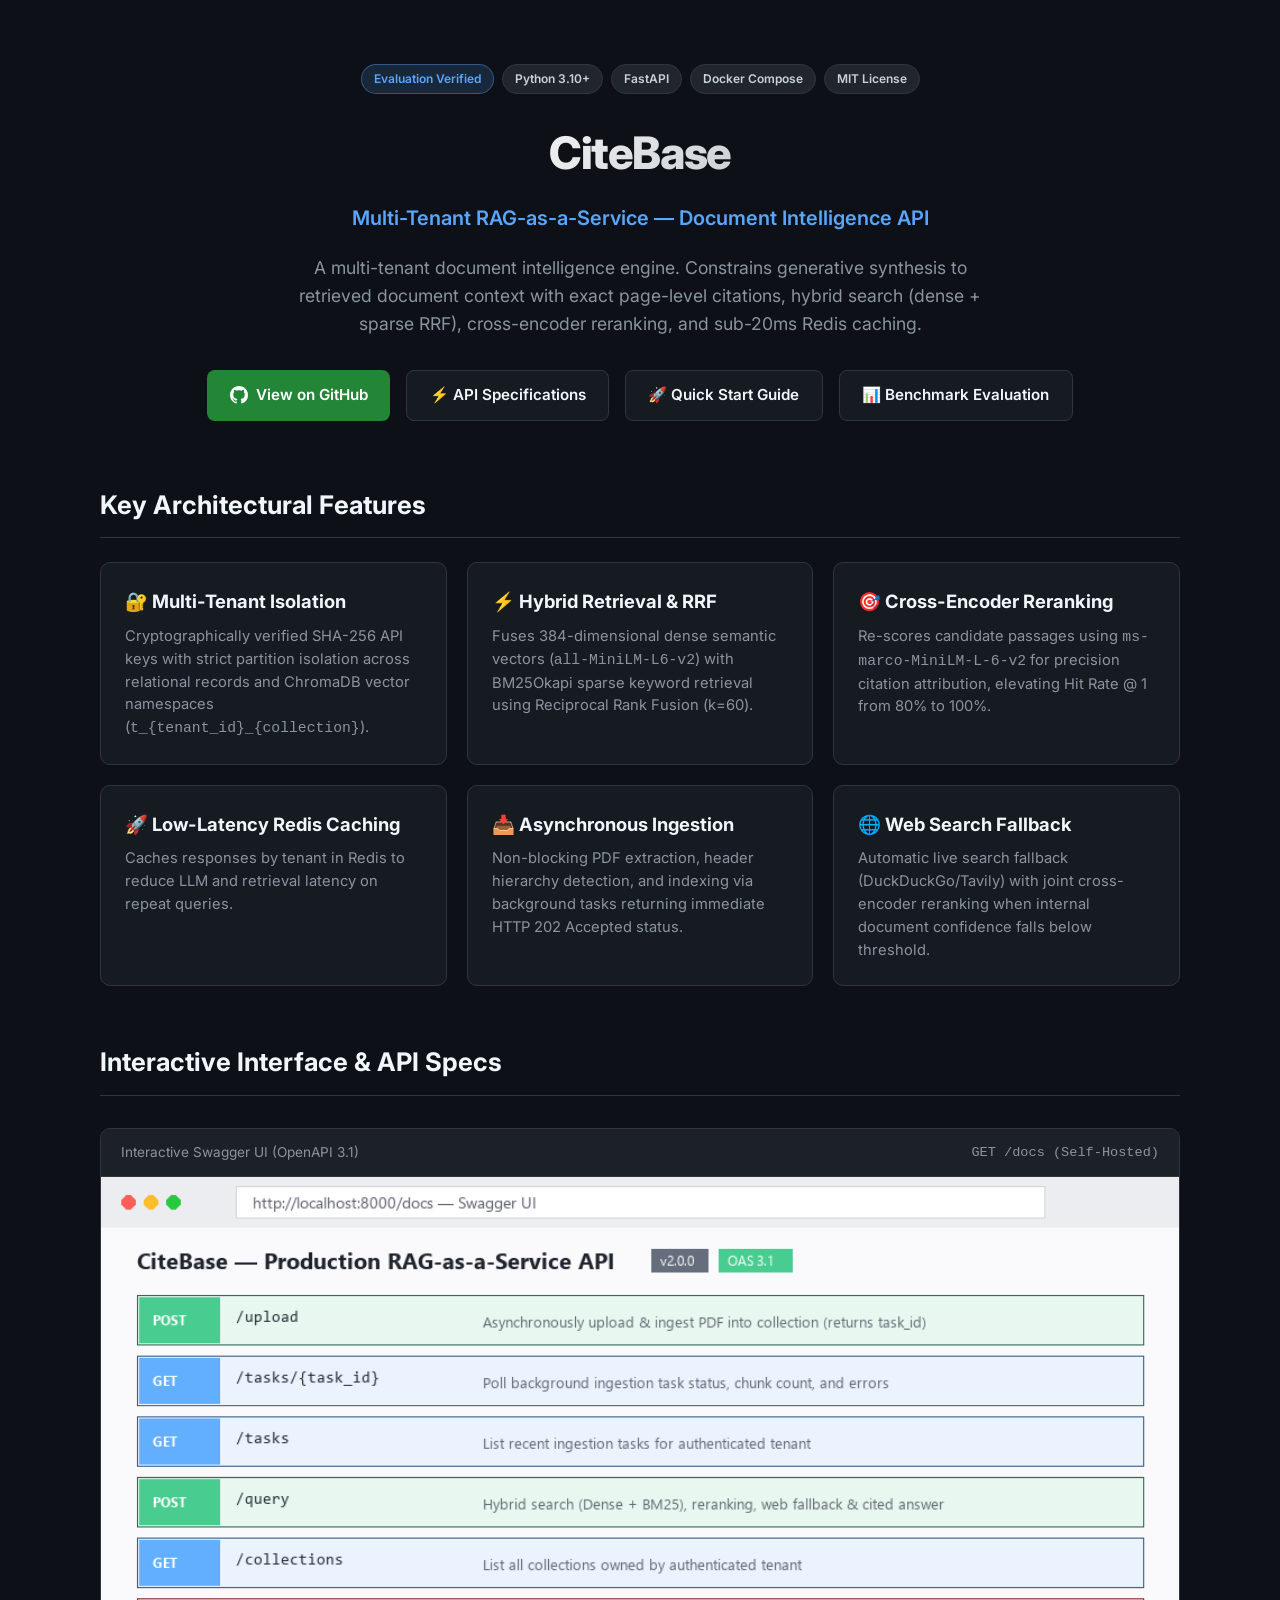
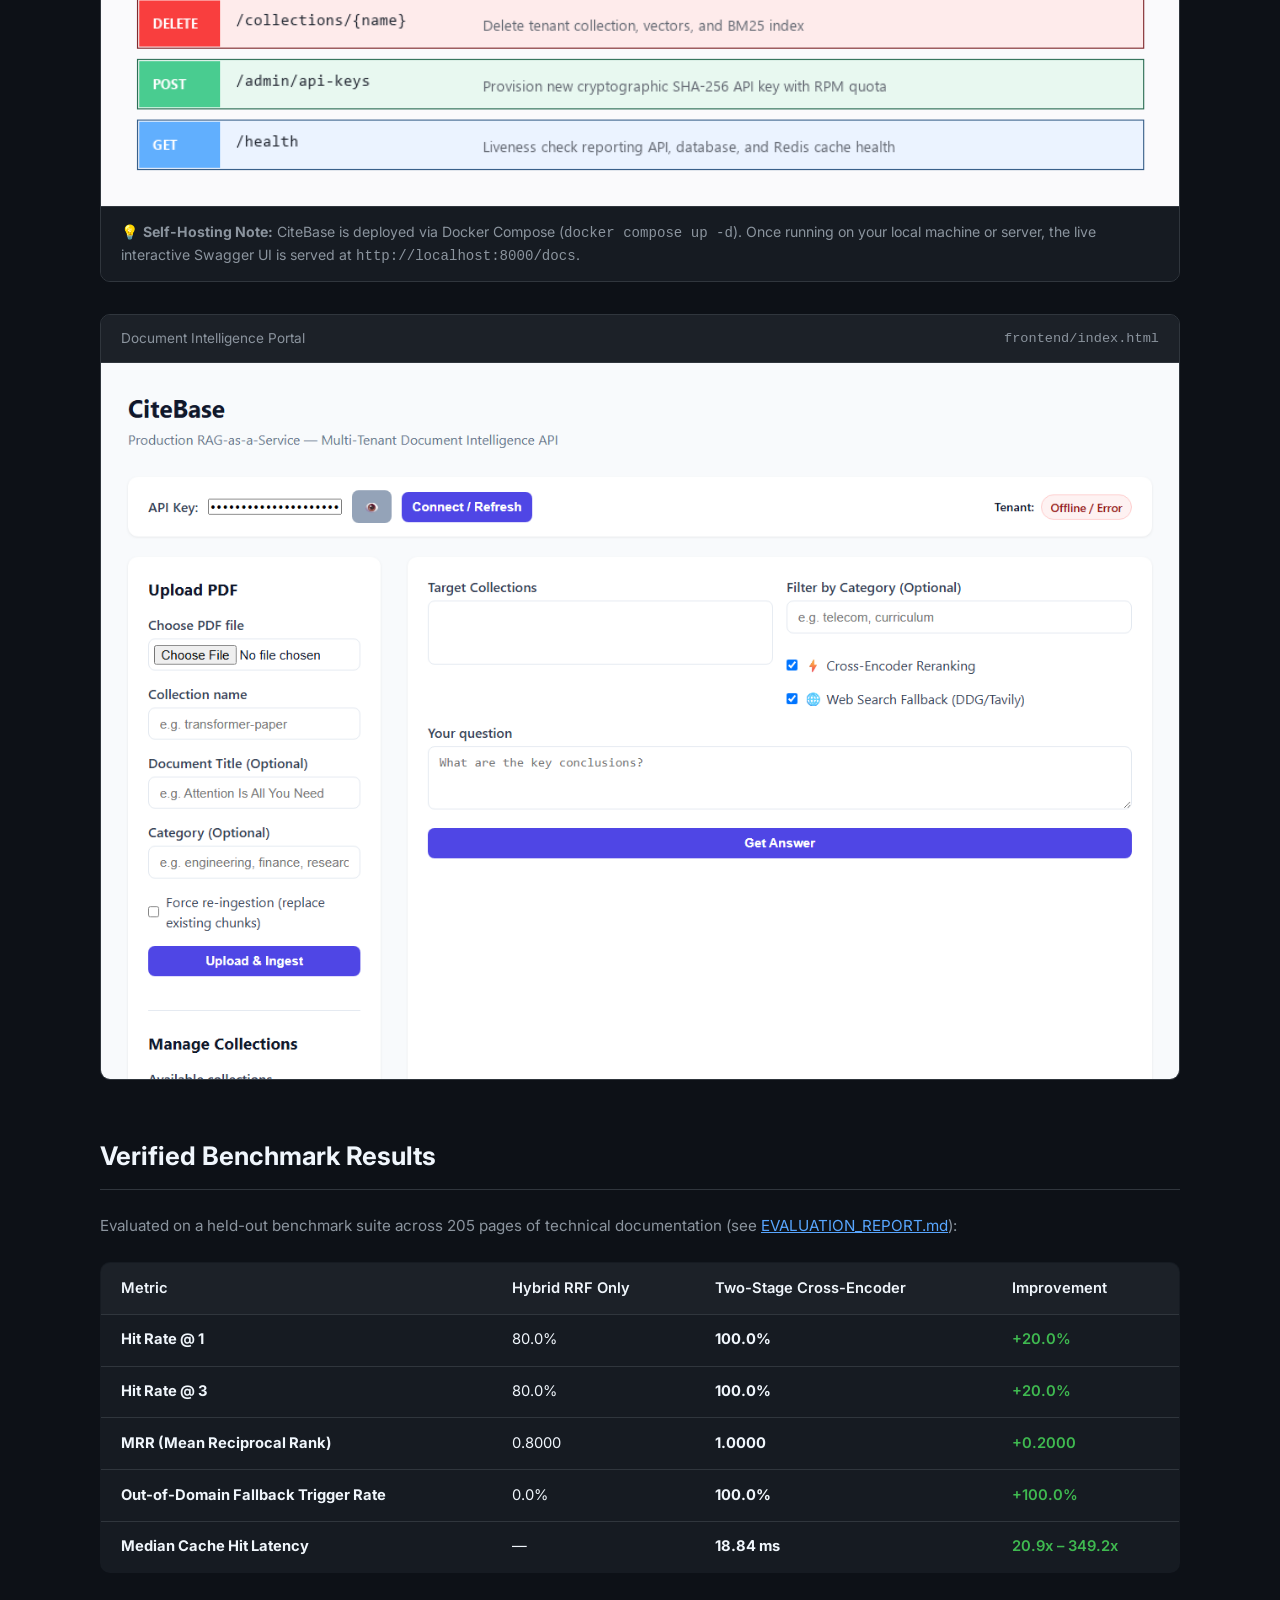
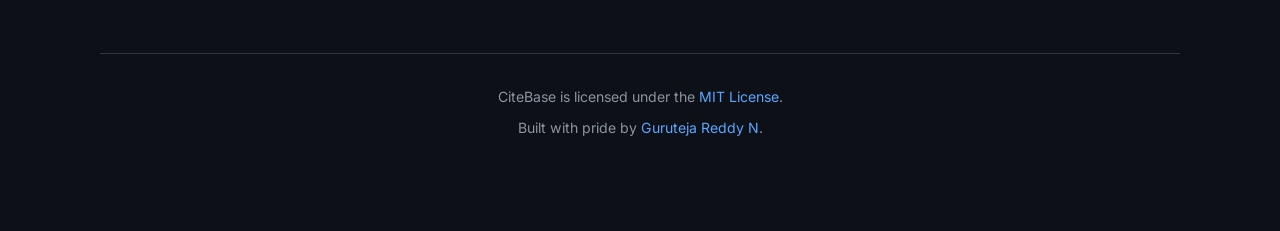
==== docs/index.html @ c64e55c3 "docs: add documentation portal, interactive OpenAPI guide, and container stack" ====
<!DOCTYPE html>
<html lang="en">
<head>
  <meta charset="UTF-8">
  <meta name="viewport" content="width=device-width, initial-scale=1.0">
  <title>CiteBase — Multi-Tenant RAG-as-a-Service</title>
  <meta name="description" content="CiteBase: Multi-Tenant Document Intelligence API with Hybrid Search, Cross-Encoder Reranking, Redis Caching, and Async Ingestion.">
  <link rel="preconnect" href="https://fonts.googleapis.com">
  <link rel="preconnect" href="https://fonts.gstatic.com" crossorigin>
  <link href="https://fonts.googleapis.com/css2?family=Inter:wght@400;500;600;700;800&family=JetBrains+Mono:wght@400;600&display=swap" rel="stylesheet">
  <style>
    :root {
      --bg: #0d1117;
      --card-bg: #161b22;
      --card-border: #30363d;
      --text-main: #f0f6fc;
      --text-muted: #8b949e;
      --accent: #58a6ff;
      --accent-hover: #79b8ff;
      --success: #3fb950;
      --code-bg: #090d13;
    }

    html {
      scroll-behavior: smooth;
    }

    * {
      box-sizing: border-box;
      margin: 0;
      padding: 0;
    }

    body {
      font-family: 'Inter', -apple-system, BlinkMacSystemFont, sans-serif;
      background-color: var(--bg);
      color: var(--text-main);
      line-height: 1.6;
      padding: 0 1.5rem;
    }

    .container {
      max-width: 1080px;
      margin: 0 auto;
      padding: 4rem 0 6rem;
    }

    header {
      text-align: center;
      margin-bottom: 4rem;
    }

    .badge-bar {
      display: flex;
      justify-content: center;
      gap: 0.5rem;
      flex-wrap: wrap;
      margin-bottom: 1.5rem;
    }

    .badge {
      display: inline-block;
      font-size: 0.75rem;
      font-weight: 600;
      padding: 0.28rem 0.75rem;
      border-radius: 9999px;
      background: #21262d;
      color: #c9d1d9;
      border: 1px solid var(--card-border);
      text-decoration: none;
      cursor: pointer;
      transition: all 0.2s ease;
    }

    .badge:hover {
      background: #30363d;
      color: #ffffff;
      border-color: #8b949e;
      transform: translateY(-1px);
    }

    .badge.highlight {
      background: rgba(88, 166, 255, 0.15);
      color: var(--accent);
      border-color: rgba(88, 166, 255, 0.4);
    }

    .badge.highlight:hover {
      background: rgba(88, 166, 255, 0.25);
      color: #ffffff;
      border-color: var(--accent);
    }

    h1 {
      font-size: 2.8rem;
      font-weight: 800;
      letter-spacing: -0.03em;
      margin-bottom: 0.75rem;
      background: linear-gradient(135deg, #ffffff 30%, #8b949e 100%);
      -webkit-background-clip: text;
      -webkit-text-fill-color: transparent;
    }

    .subtitle {
      font-size: 1.25rem;
      color: var(--accent);
      font-weight: 600;
      margin-bottom: 1.25rem;
    }

    .lead {
      font-size: 1.1rem;
      color: var(--text-muted);
      max-width: 720px;
      margin: 0 auto 2rem;
    }

    .cta-group {
      display: flex;
      justify-content: center;
      gap: 1rem;
      flex-wrap: wrap;
    }

    .btn {
      display: inline-flex;
      align-items: center;
      gap: 0.5rem;
      padding: 0.75rem 1.4rem;
      font-size: 0.95rem;
      font-weight: 600;
      border-radius: 8px;
      text-decoration: none;
      transition: all 0.2s ease;
    }

    .btn-primary {
      background-color: #238636;
      color: #ffffff;
    }

    .btn-primary:hover {
      background-color: #2ea043;
      transform: translateY(-1px);
    }

    .btn-secondary {
      background-color: var(--card-bg);
      color: var(--text-main);
      border: 1px solid var(--card-border);
    }

    .btn-secondary:hover {
      background-color: #21262d;
      border-color: #8b949e;
      transform: translateY(-1px);
    }

    .section-title {
      font-size: 1.6rem;
      font-weight: 700;
      margin: 3.5rem 0 1.5rem;
      border-bottom: 1px solid var(--card-border);
      padding-bottom: 0.75rem;
    }

    .features-grid {
      display: grid;
      grid-template-columns: repeat(auto-fit, minmax(310px, 1fr));
      gap: 1.25rem;
      margin-top: 1rem;
    }

    .card {
      background: var(--card-bg);
      border: 1px solid var(--card-border);
      border-radius: 10px;
      padding: 1.5rem;
      transition: border-color 0.2s ease, transform 0.2s ease;
    }

    .card:hover {
      border-color: var(--accent);
      transform: translateY(-2px);
    }

    .card h3 {
      font-size: 1.15rem;
      font-weight: 700;
      margin-bottom: 0.5rem;
      color: var(--text-main);
      display: flex;
      align-items: center;
      gap: 0.5rem;
    }

    .card p {
      font-size: 0.92rem;
      color: var(--text-muted);
      line-height: 1.55;
    }

    .preview-card {
      background: var(--card-bg);
      border: 1px solid var(--card-border);
      border-radius: 10px;
      overflow: hidden;
      margin-top: 2rem;
    }

    .preview-card-header {
      background: #1c2128;
      padding: 0.75rem 1.25rem;
      display: flex;
      justify-content: space-between;
      align-items: center;
      border-bottom: 1px solid var(--card-border);
      font-size: 0.85rem;
      color: var(--text-muted);
    }

    .preview-img {
      width: 100%;
      height: auto;
      display: block;
    }

    .metrics-table {
      width: 100%;
      border-collapse: collapse;
      margin-top: 1.5rem;
      background: var(--card-bg);
      border-radius: 10px;
      overflow: hidden;
      border: 1px solid var(--card-border);
    }

    .metrics-table th, .metrics-table td {
      padding: 0.85rem 1.25rem;
      text-align: left;
      font-size: 0.92rem;
      border-bottom: 1px solid var(--card-border);
    }

    .metrics-table th {
      background: #1c2128;
      font-weight: 600;
      color: var(--text-main);
    }

    .metrics-table td:last-child {
      color: var(--success);
      font-weight: 600;
    }

    footer {
      margin-top: 5rem;
      text-align: center;
      font-size: 0.88rem;
      color: var(--text-muted);
      border-top: 1px solid var(--card-border);
      padding-top: 2rem;
    }

    footer a {
      color: var(--accent);
      text-decoration: none;
    }

    footer a:hover {
      text-decoration: underline;
    }
  </style>
</head>
<body>
  <div class="container">
    <header>
      <div class="badge-bar">
        <a href="#benchmarks" class="badge highlight" title="View verified benchmark results">Evaluation Verified</a>
        <a href="https://www.python.org/" target="_blank" rel="noopener" class="badge" title="Python 3.10+">Python 3.10+</a>
        <a href="https://fastapi.tiangolo.com/" target="_blank" rel="noopener" class="badge" title="FastAPI Framework">FastAPI</a>
        <a href="https://github.com/GurutejaReddy-04/citebase/blob/main/docker-compose.yml" target="_blank" rel="noopener" class="badge" title="View docker-compose.yml">Docker Compose</a>
        <a href="https://github.com/GurutejaReddy-04/citebase/blob/main/LICENSE" target="_blank" rel="noopener" class="badge" title="View MIT License">MIT License</a>
      </div>
      <h1>CiteBase</h1>
      <div class="subtitle">Multi-Tenant RAG-as-a-Service — Document Intelligence API</div>
      <p class="lead">
        A multi-tenant document intelligence engine. Constrains generative synthesis to retrieved document context with exact page-level citations, hybrid search (dense + sparse RRF), cross-encoder reranking, and sub-20ms Redis caching.
      </p>
      <div class="cta-group">
        <a href="https://github.com/GurutejaReddy-04/citebase" class="btn btn-primary" target="_blank" rel="noopener">
          <svg height="18" width="18" viewBox="0 0 16 16" fill="currentColor">
            <path d="M8 0C3.58 0 0 3.58 0 8c0 3.54 2.29 6.53 5.47 7.59.4.07.55-.17.55-.38 0-.19-.01-.82-.01-1.49-2.01.37-2.53-.49-2.69-.94-.09-.23-.48-.94-.82-1.13-.28-.15-.68-.52-.01-.53.63-.01 1.08.58 1.23.82.72 1.21 1.87.87 2.33.66.07-.52.28-.87.51-1.07-1.78-.2-3.64-.89-3.64-3.95 0-.87.31-1.59.82-2.15-.08-.2-.36-1.02.08-2.12 0 0 .67-.21 2.2.82.64-.18 1.32-.27 2-.27.68 0 1.36.09 2 .27 1.53-1.04 2.2-.82 2.2-.82.44 1.1.16 1.92.08 2.12.51.56.82 1.27.82 2.15 0 3.07-1.87 3.75-3.65 3.95.29.25.54.73.54 1.48 0 1.07-.01 1.93-.01 2.2 0 .21.15.46.55.38A8.013 8.013 0 0016 8c0-4.42-3.58-8-8-8z"/>
          </svg>
          View on GitHub
        </a>
        <a href="#api-specs" class="btn btn-secondary">
          ⚡ API Specifications
        </a>
        <a href="https://github.com/GurutejaReddy-04/citebase#quick-start" class="btn btn-secondary" target="_blank" rel="noopener">
          🚀 Quick Start Guide
        </a>
        <a href="https://github.com/GurutejaReddy-04/citebase/blob/main/EVALUATION_REPORT.md" class="btn btn-secondary" target="_blank" rel="noopener">
          📊 Benchmark Evaluation
        </a>
      </div>
    </header>

    <section>
      <h2 class="section-title">Key Architectural Features</h2>
      <div class="features-grid">
        <div class="card">
          <h3>🔐 Multi-Tenant Isolation</h3>
          <p>Cryptographically verified SHA-256 API keys with strict partition isolation across relational records and ChromaDB vector namespaces (<code>t_{tenant_id}_{collection}</code>).</p>
        </div>
        <div class="card">
          <h3>⚡ Hybrid Retrieval & RRF</h3>
          <p>Fuses 384-dimensional dense semantic vectors (<code>all-MiniLM-L6-v2</code>) with BM25Okapi sparse keyword retrieval using Reciprocal Rank Fusion (k=60).</p>
        </div>
        <div class="card">
          <h3>🎯 Cross-Encoder Reranking</h3>
          <p>Re-scores candidate passages using <code>ms-marco-MiniLM-L-6-v2</code> for precision citation attribution, elevating Hit Rate @ 1 from 80% to 100%.</p>
        </div>
        <div class="card">
          <h3>🚀 Low-Latency Redis Caching</h3>
          <p>Caches responses by tenant in Redis to reduce LLM and retrieval latency on repeat queries.</p>
        </div>
        <div class="card">
          <h3>📥 Asynchronous Ingestion</h3>
          <p>Non-blocking PDF extraction, header hierarchy detection, and indexing via background tasks returning immediate HTTP 202 Accepted status.</p>
        </div>
        <div class="card">
          <h3>🌐 Web Search Fallback</h3>
          <p>Automatic live search fallback (DuckDuckGo/Tavily) with joint cross-encoder reranking when internal document confidence falls below threshold.</p>
        </div>
      </div>
    </section>

    <section id="api-specs">
      <h2 class="section-title">Interactive Interface & API Specs</h2>
      <div class="preview-card">
        <div class="preview-card-header">
          <span>Interactive Swagger UI (OpenAPI 3.1)</span>
          <span><code>GET /docs (Self-Hosted)</code></span>
        </div>
        <img class="preview-img" src="images/swagger-ui.png" alt="CiteBase Swagger UI API Documentation">
        <div style="padding: 0.85rem 1.25rem; background: #161b22; border-top: 1px solid var(--card-border); font-size: 0.88rem; color: var(--text-muted);">
          💡 <strong>Self-Hosting Note:</strong> CiteBase is deployed via Docker Compose (<code>docker compose up -d</code>). Once running on your local machine or server, the live interactive Swagger UI is served at <code>http://localhost:8000/docs</code>.
        </div>
      </div>

      <div class="preview-card">
        <div class="preview-card-header">
          <span>Document Intelligence Portal</span>
          <span><code>frontend/index.html</code></span>
        </div>
        <img class="preview-img" src="images/frontend-ui.png" alt="CiteBase Frontend Intelligence Interface">
      </div>
    </section>

    <section id="benchmarks">
      <h2 class="section-title">Verified Benchmark Results</h2>
      <p style="color: var(--text-muted); font-size: 0.95rem;">
        Evaluated on a held-out benchmark suite across 205 pages of technical documentation (see <a href="https://github.com/GurutejaReddy-04/citebase/blob/main/EVALUATION_REPORT.md" style="color: var(--accent);">EVALUATION_REPORT.md</a>):
      </p>
      <table class="metrics-table">
        <thead>
          <tr>
            <th>Metric</th>
            <th>Hybrid RRF Only</th>
            <th>Two-Stage Cross-Encoder</th>
            <th>Improvement</th>
          </tr>
        </thead>
        <tbody>
          <tr>
            <td><strong>Hit Rate @ 1</strong></td>
            <td>80.0%</td>
            <td><strong>100.0%</strong></td>
            <td>+20.0%</td>
          </tr>
          <tr>
            <td><strong>Hit Rate @ 3</strong></td>
            <td>80.0%</td>
            <td><strong>100.0%</strong></td>
            <td>+20.0%</td>
          </tr>
          <tr>
            <td><strong>MRR (Mean Reciprocal Rank)</strong></td>
            <td>0.8000</td>
            <td><strong>1.0000</strong></td>
            <td>+0.2000</td>
          </tr>
          <tr>
            <td><strong>Out-of-Domain Fallback Trigger Rate</strong></td>
            <td>0.0%</td>
            <td><strong>100.0%</strong></td>
            <td>+100.0%</td>
          </tr>
          <tr>
            <td><strong>Median Cache Hit Latency</strong></td>
            <td>—</td>
            <td><strong>18.84 ms</strong></td>
            <td>20.9x – 349.2x</td>
          </tr>
        </tbody>
      </table>
    </section>

    <footer>
      <p>CiteBase is licensed under the <a href="https://github.com/GurutejaReddy-04/citebase/blob/main/LICENSE">MIT License</a>.</p>
      <p style="margin-top: 0.5rem;">Built with pride by <a href="https://github.com/GurutejaReddy-04">Guruteja Reddy N</a>.</p>
    </footer>
  </div>
</body>
</html>
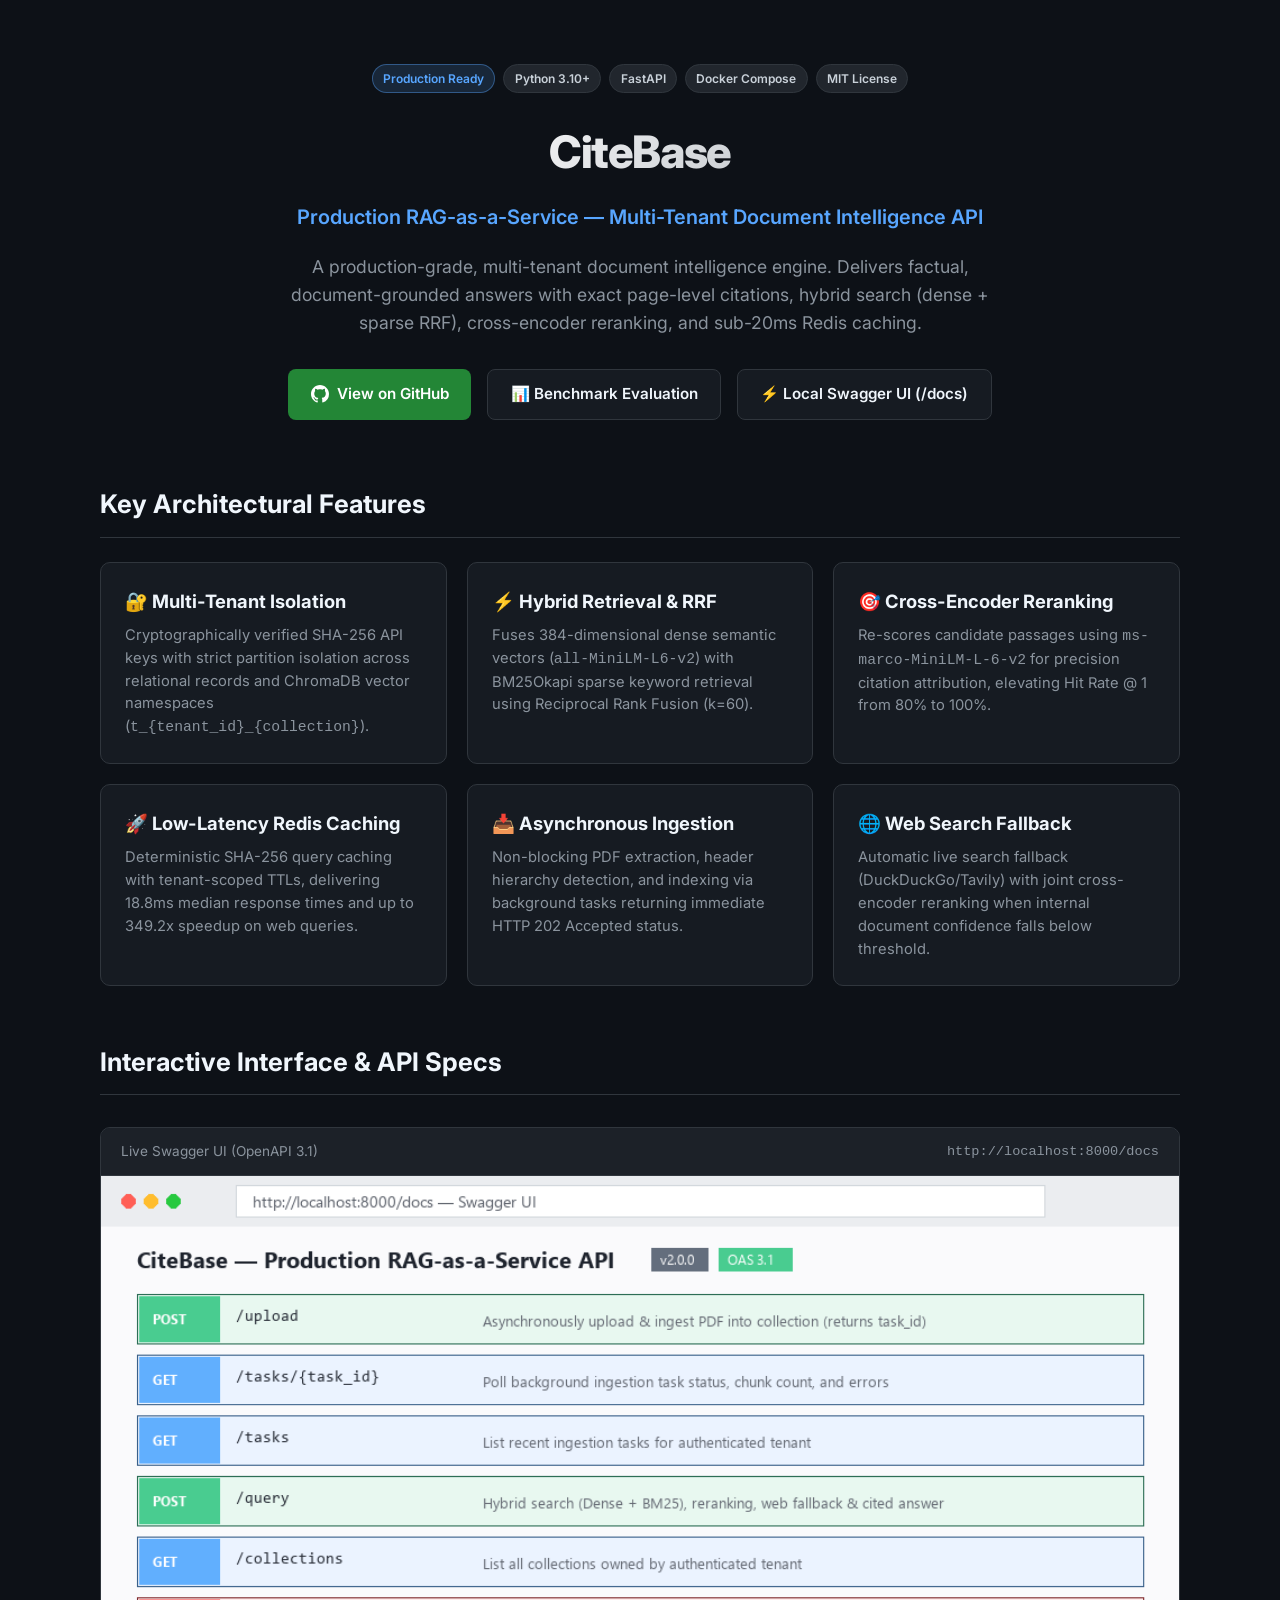
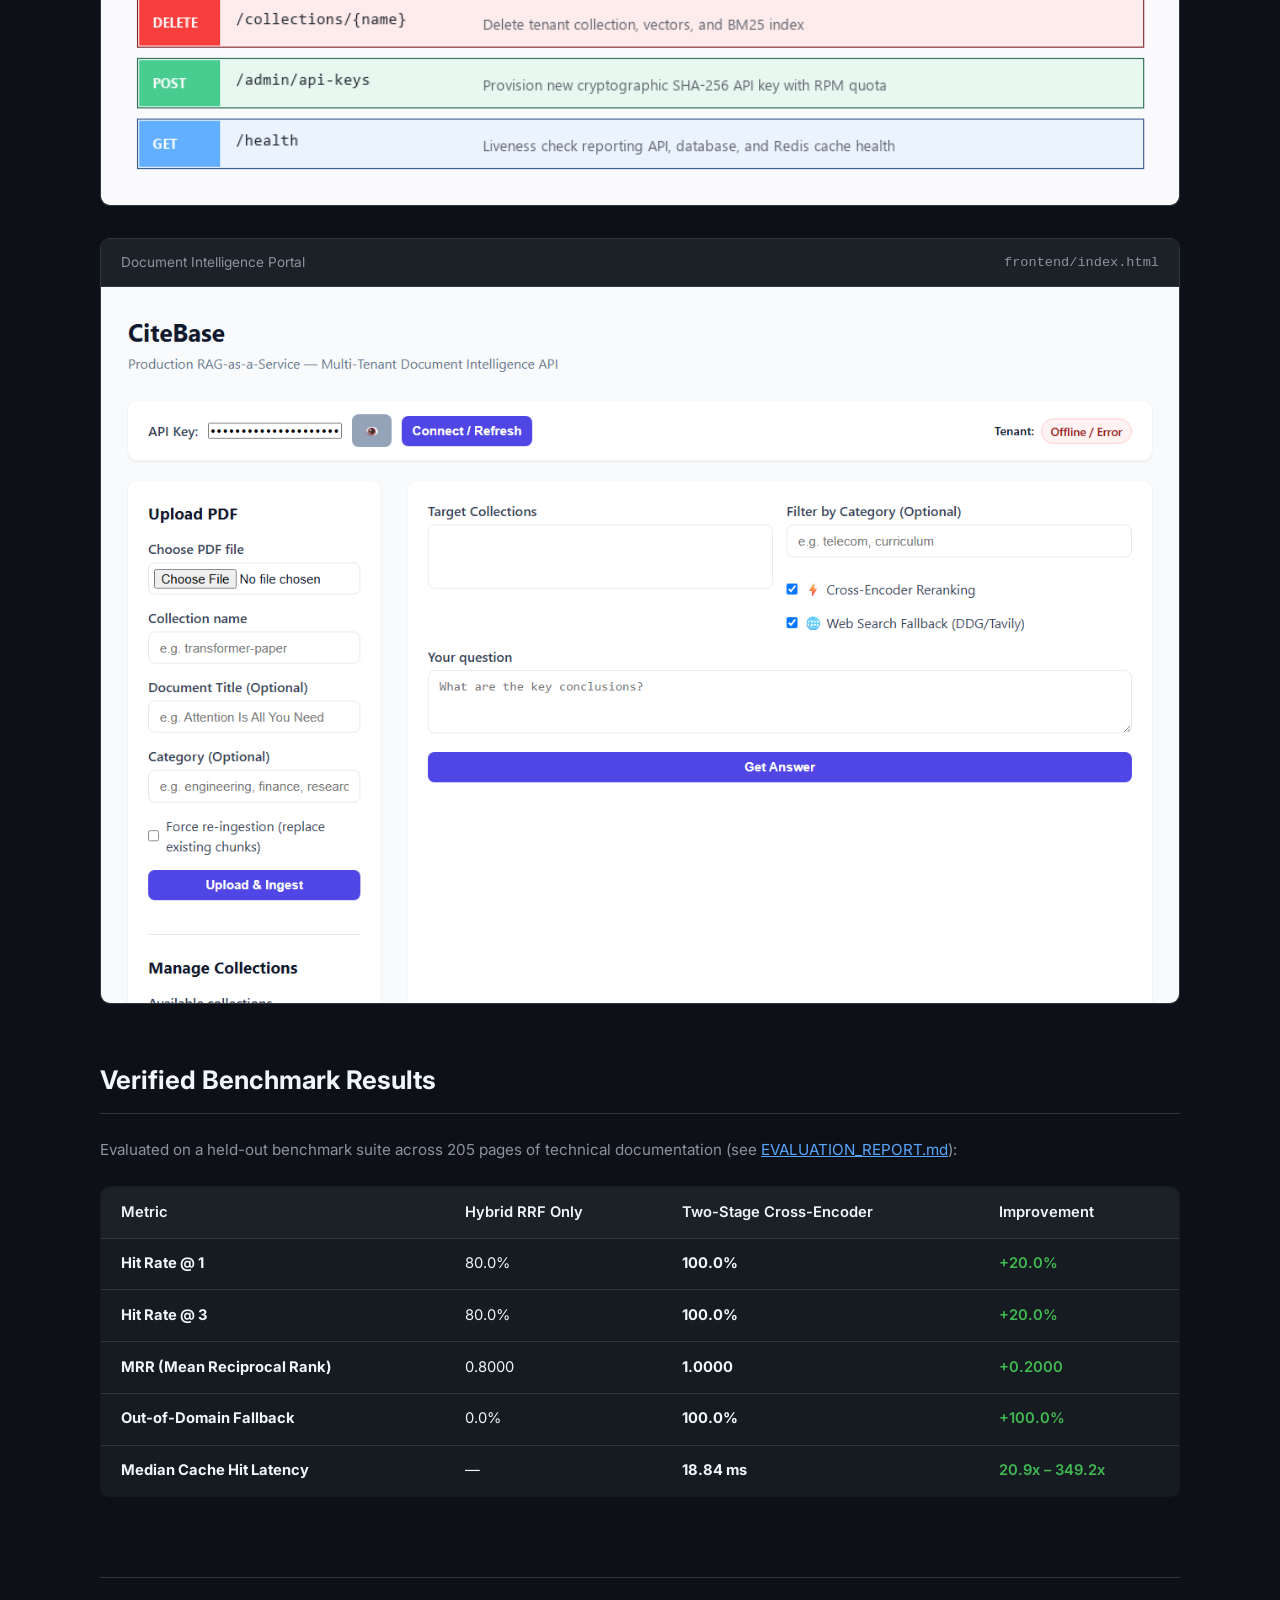
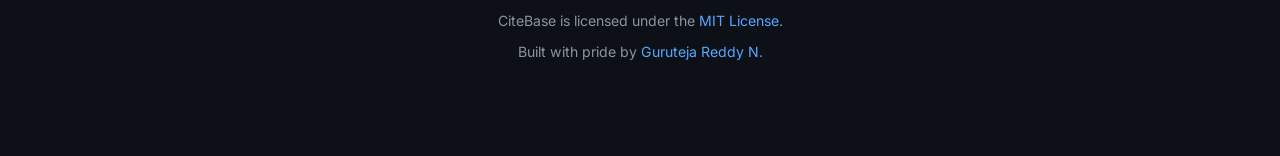
==== commit 6b1d723c: "docs: add GitHub Pages landing page" ====
--- a/docs/index.html
+++ b/docs/index.html
@@ -3,7 +3,7 @@
 <head>
   <meta charset="UTF-8">
   <meta name="viewport" content="width=device-width, initial-scale=1.0">
-  <title>CiteBase — Multi-Tenant RAG-as-a-Service</title>
+  <title>CiteBase — Production RAG-as-a-Service</title>
   <meta name="description" content="CiteBase: Multi-Tenant Document Intelligence API with Hybrid Search, Cross-Encoder Reranking, Redis Caching, and Async Ingestion.">
   <link rel="preconnect" href="https://fonts.googleapis.com">
   <link rel="preconnect" href="https://fonts.gstatic.com" crossorigin>
@@ -21,10 +21,6 @@
       --code-bg: #090d13;
     }
 
-    html {
-      scroll-behavior: smooth;
-    }
-
     * {
       box-sizing: border-box;
       margin: 0;
@@ -62,33 +58,17 @@
       display: inline-block;
       font-size: 0.75rem;
       font-weight: 600;
-      padding: 0.28rem 0.75rem;
+      padding: 0.25rem 0.65rem;
       border-radius: 9999px;
       background: #21262d;
       color: #c9d1d9;
       border: 1px solid var(--card-border);
-      text-decoration: none;
-      cursor: pointer;
-      transition: all 0.2s ease;
-    }
-
-    .badge:hover {
-      background: #30363d;
-      color: #ffffff;
-      border-color: #8b949e;
-      transform: translateY(-1px);
     }
 
     .badge.highlight {
       background: rgba(88, 166, 255, 0.15);
       color: var(--accent);
       border-color: rgba(88, 166, 255, 0.4);
-    }
-
-    .badge.highlight:hover {
-      background: rgba(88, 166, 255, 0.25);
-      color: #ffffff;
-      border-color: var(--accent);
     }
 
     h1 {
@@ -276,16 +256,16 @@
   <div class="container">
     <header>
       <div class="badge-bar">
-        <a href="#benchmarks" class="badge highlight" title="View verified benchmark results">Evaluation Verified</a>
-        <a href="https://www.python.org/" target="_blank" rel="noopener" class="badge" title="Python 3.10+">Python 3.10+</a>
-        <a href="https://fastapi.tiangolo.com/" target="_blank" rel="noopener" class="badge" title="FastAPI Framework">FastAPI</a>
-        <a href="https://github.com/GurutejaReddy-04/citebase/blob/main/docker-compose.yml" target="_blank" rel="noopener" class="badge" title="View docker-compose.yml">Docker Compose</a>
-        <a href="https://github.com/GurutejaReddy-04/citebase/blob/main/LICENSE" target="_blank" rel="noopener" class="badge" title="View MIT License">MIT License</a>
+        <span class="badge highlight">Production Ready</span>
+        <span class="badge">Python 3.10+</span>
+        <span class="badge">FastAPI</span>
+        <span class="badge">Docker Compose</span>
+        <span class="badge">MIT License</span>
       </div>
       <h1>CiteBase</h1>
-      <div class="subtitle">Multi-Tenant RAG-as-a-Service — Document Intelligence API</div>
+      <div class="subtitle">Production RAG-as-a-Service — Multi-Tenant Document Intelligence API</div>
       <p class="lead">
-        A multi-tenant document intelligence engine. Constrains generative synthesis to retrieved document context with exact page-level citations, hybrid search (dense + sparse RRF), cross-encoder reranking, and sub-20ms Redis caching.
+        A production-grade, multi-tenant document intelligence engine. Delivers factual, document-grounded answers with exact page-level citations, hybrid search (dense + sparse RRF), cross-encoder reranking, and sub-20ms Redis caching.
       </p>
       <div class="cta-group">
         <a href="https://github.com/GurutejaReddy-04/citebase" class="btn btn-primary" target="_blank" rel="noopener">
@@ -294,15 +274,12 @@
           </svg>
           View on GitHub
         </a>
-        <a href="#api-specs" class="btn btn-secondary">
-          ⚡ API Specifications
-        </a>
-        <a href="https://github.com/GurutejaReddy-04/citebase#quick-start" class="btn btn-secondary" target="_blank" rel="noopener">
-          🚀 Quick Start Guide
-        </a>
         <a href="https://github.com/GurutejaReddy-04/citebase/blob/main/EVALUATION_REPORT.md" class="btn btn-secondary" target="_blank" rel="noopener">
           📊 Benchmark Evaluation
         </a>
+        <a href="http://localhost:8000/docs" class="btn btn-secondary" title="Active when backend API server is running locally">
+          ⚡ Local Swagger UI (/docs)
+        </a>
       </div>
     </header>
 
@@ -323,7 +300,7 @@
         </div>
         <div class="card">
           <h3>🚀 Low-Latency Redis Caching</h3>
-          <p>Caches responses by tenant in Redis to reduce LLM and retrieval latency on repeat queries.</p>
+          <p>Deterministic SHA-256 query caching with tenant-scoped TTLs, delivering 18.8ms median response times and up to 349.2x speedup on web queries.</p>
         </div>
         <div class="card">
           <h3>📥 Asynchronous Ingestion</h3>
@@ -336,17 +313,14 @@
       </div>
     </section>
 
-    <section id="api-specs">
+    <section>
       <h2 class="section-title">Interactive Interface & API Specs</h2>
       <div class="preview-card">
         <div class="preview-card-header">
-          <span>Interactive Swagger UI (OpenAPI 3.1)</span>
-          <span><code>GET /docs (Self-Hosted)</code></span>
+          <span>Live Swagger UI (OpenAPI 3.1)</span>
+          <span><code>http://localhost:8000/docs</code></span>
         </div>
         <img class="preview-img" src="images/swagger-ui.png" alt="CiteBase Swagger UI API Documentation">
-        <div style="padding: 0.85rem 1.25rem; background: #161b22; border-top: 1px solid var(--card-border); font-size: 0.88rem; color: var(--text-muted);">
-          💡 <strong>Self-Hosting Note:</strong> CiteBase is deployed via Docker Compose (<code>docker compose up -d</code>). Once running on your local machine or server, the live interactive Swagger UI is served at <code>http://localhost:8000/docs</code>.
-        </div>
       </div>
 
       <div class="preview-card">
@@ -358,7 +332,7 @@
       </div>
     </section>
 
-    <section id="benchmarks">
+    <section>
       <h2 class="section-title">Verified Benchmark Results</h2>
       <p style="color: var(--text-muted); font-size: 0.95rem;">
         Evaluated on a held-out benchmark suite across 205 pages of technical documentation (see <a href="https://github.com/GurutejaReddy-04/citebase/blob/main/EVALUATION_REPORT.md" style="color: var(--accent);">EVALUATION_REPORT.md</a>):
@@ -392,7 +366,7 @@
             <td>+0.2000</td>
           </tr>
           <tr>
-            <td><strong>Out-of-Domain Fallback Trigger Rate</strong></td>
+            <td><strong>Out-of-Domain Fallback</strong></td>
             <td>0.0%</td>
             <td><strong>100.0%</strong></td>
             <td>+100.0%</td>
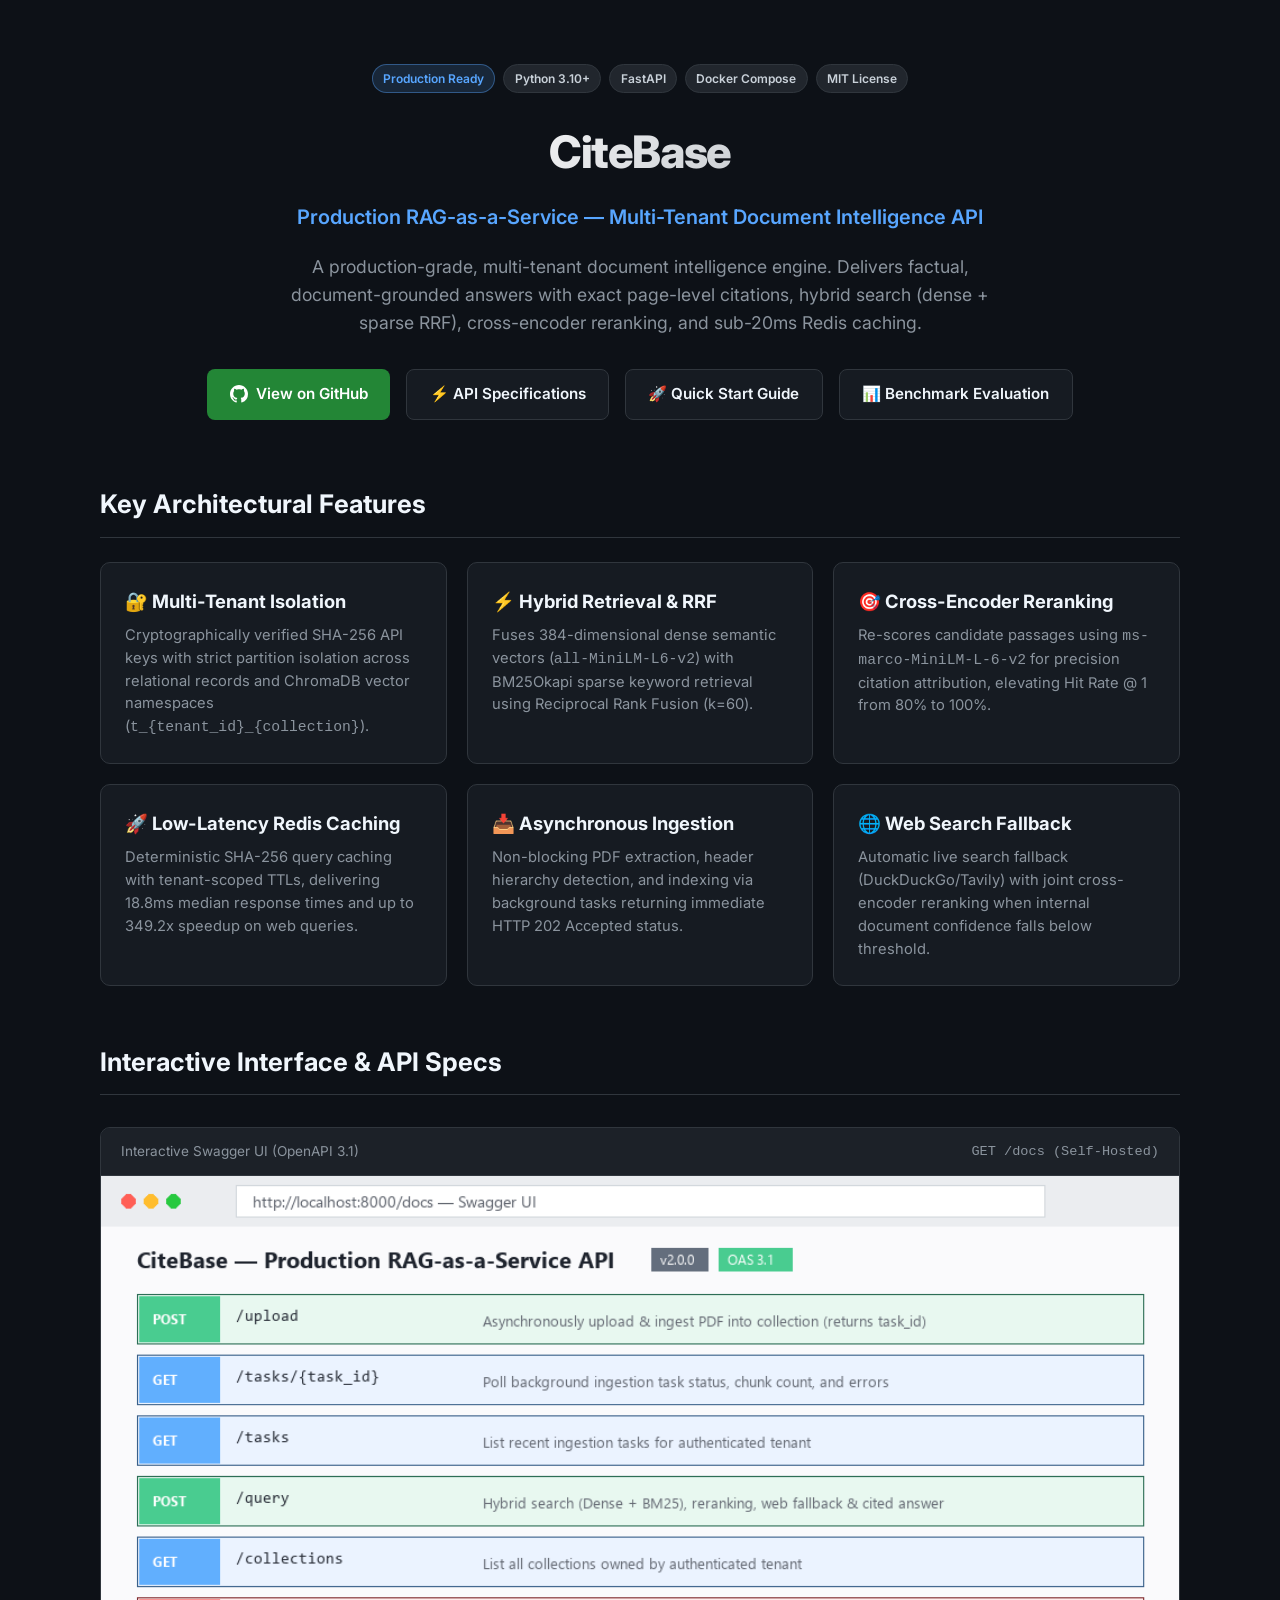
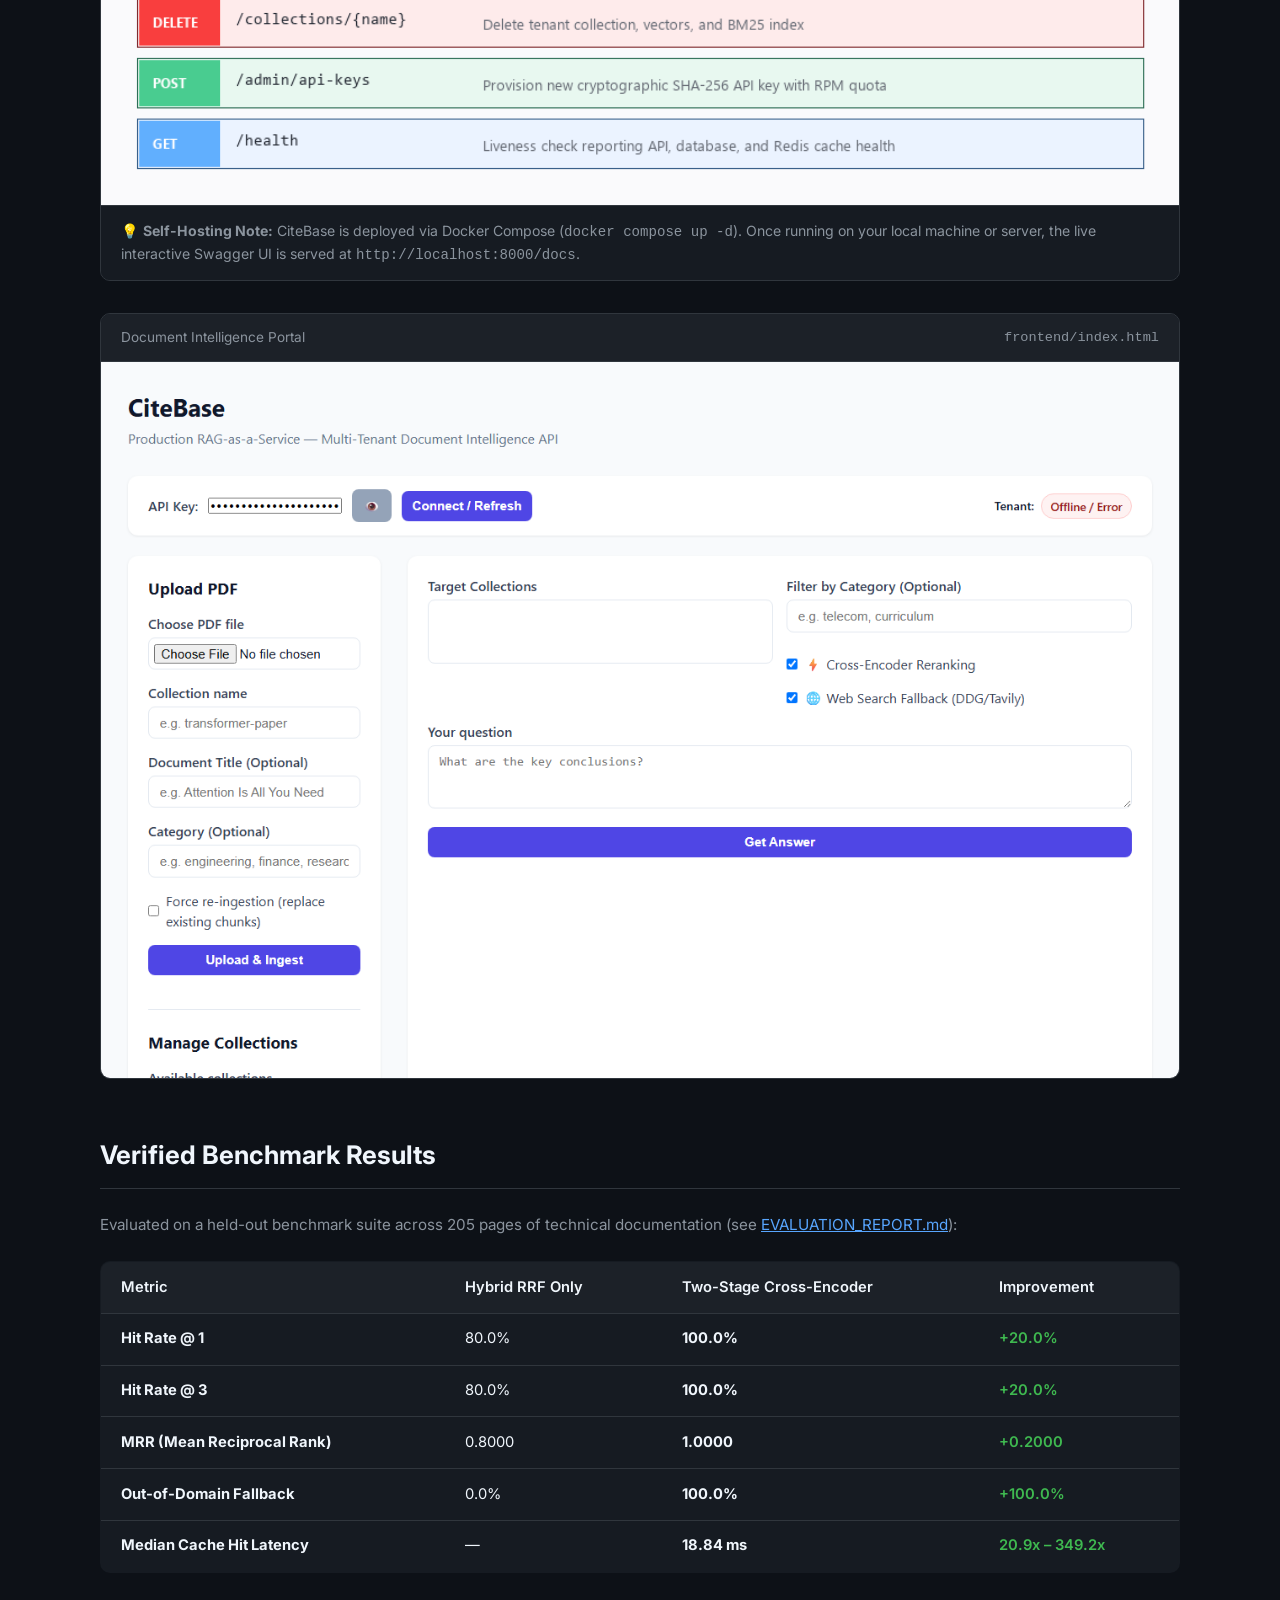
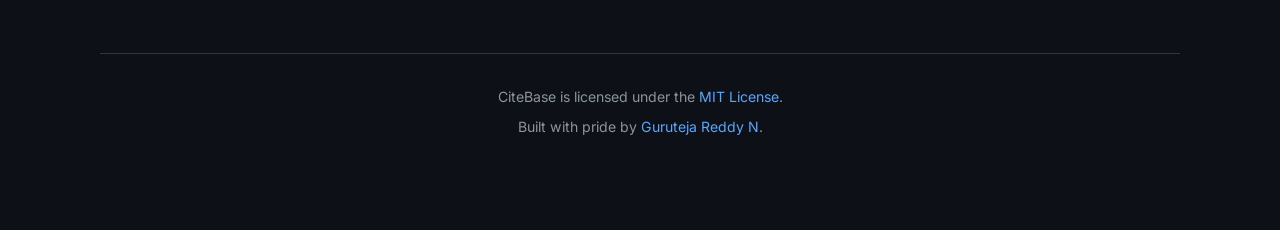
==== commit bb68bce4: "docs: replace localhost link with API specs anchor and quick start button" ====
--- a/docs/index.html
+++ b/docs/index.html
@@ -274,12 +274,15 @@
           </svg>
           View on GitHub
         </a>
+        <a href="#api-specs" class="btn btn-secondary">
+          ⚡ API Specifications
+        </a>
+        <a href="https://github.com/GurutejaReddy-04/citebase#quick-start" class="btn btn-secondary" target="_blank" rel="noopener">
+          🚀 Quick Start Guide
+        </a>
         <a href="https://github.com/GurutejaReddy-04/citebase/blob/main/EVALUATION_REPORT.md" class="btn btn-secondary" target="_blank" rel="noopener">
           📊 Benchmark Evaluation
         </a>
-        <a href="http://localhost:8000/docs" class="btn btn-secondary" title="Active when backend API server is running locally">
-          ⚡ Local Swagger UI (/docs)
-        </a>
       </div>
     </header>
 
@@ -313,14 +316,17 @@
       </div>
     </section>
 
-    <section>
+    <section id="api-specs">
       <h2 class="section-title">Interactive Interface & API Specs</h2>
       <div class="preview-card">
         <div class="preview-card-header">
-          <span>Live Swagger UI (OpenAPI 3.1)</span>
-          <span><code>http://localhost:8000/docs</code></span>
+          <span>Interactive Swagger UI (OpenAPI 3.1)</span>
+          <span><code>GET /docs (Self-Hosted)</code></span>
         </div>
         <img class="preview-img" src="images/swagger-ui.png" alt="CiteBase Swagger UI API Documentation">
+        <div style="padding: 0.85rem 1.25rem; background: #161b22; border-top: 1px solid var(--card-border); font-size: 0.88rem; color: var(--text-muted);">
+          💡 <strong>Self-Hosting Note:</strong> CiteBase is deployed via Docker Compose (<code>docker compose up -d</code>). Once running on your local machine or server, the live interactive Swagger UI is served at <code>http://localhost:8000/docs</code>.
+        </div>
       </div>
 
       <div class="preview-card">
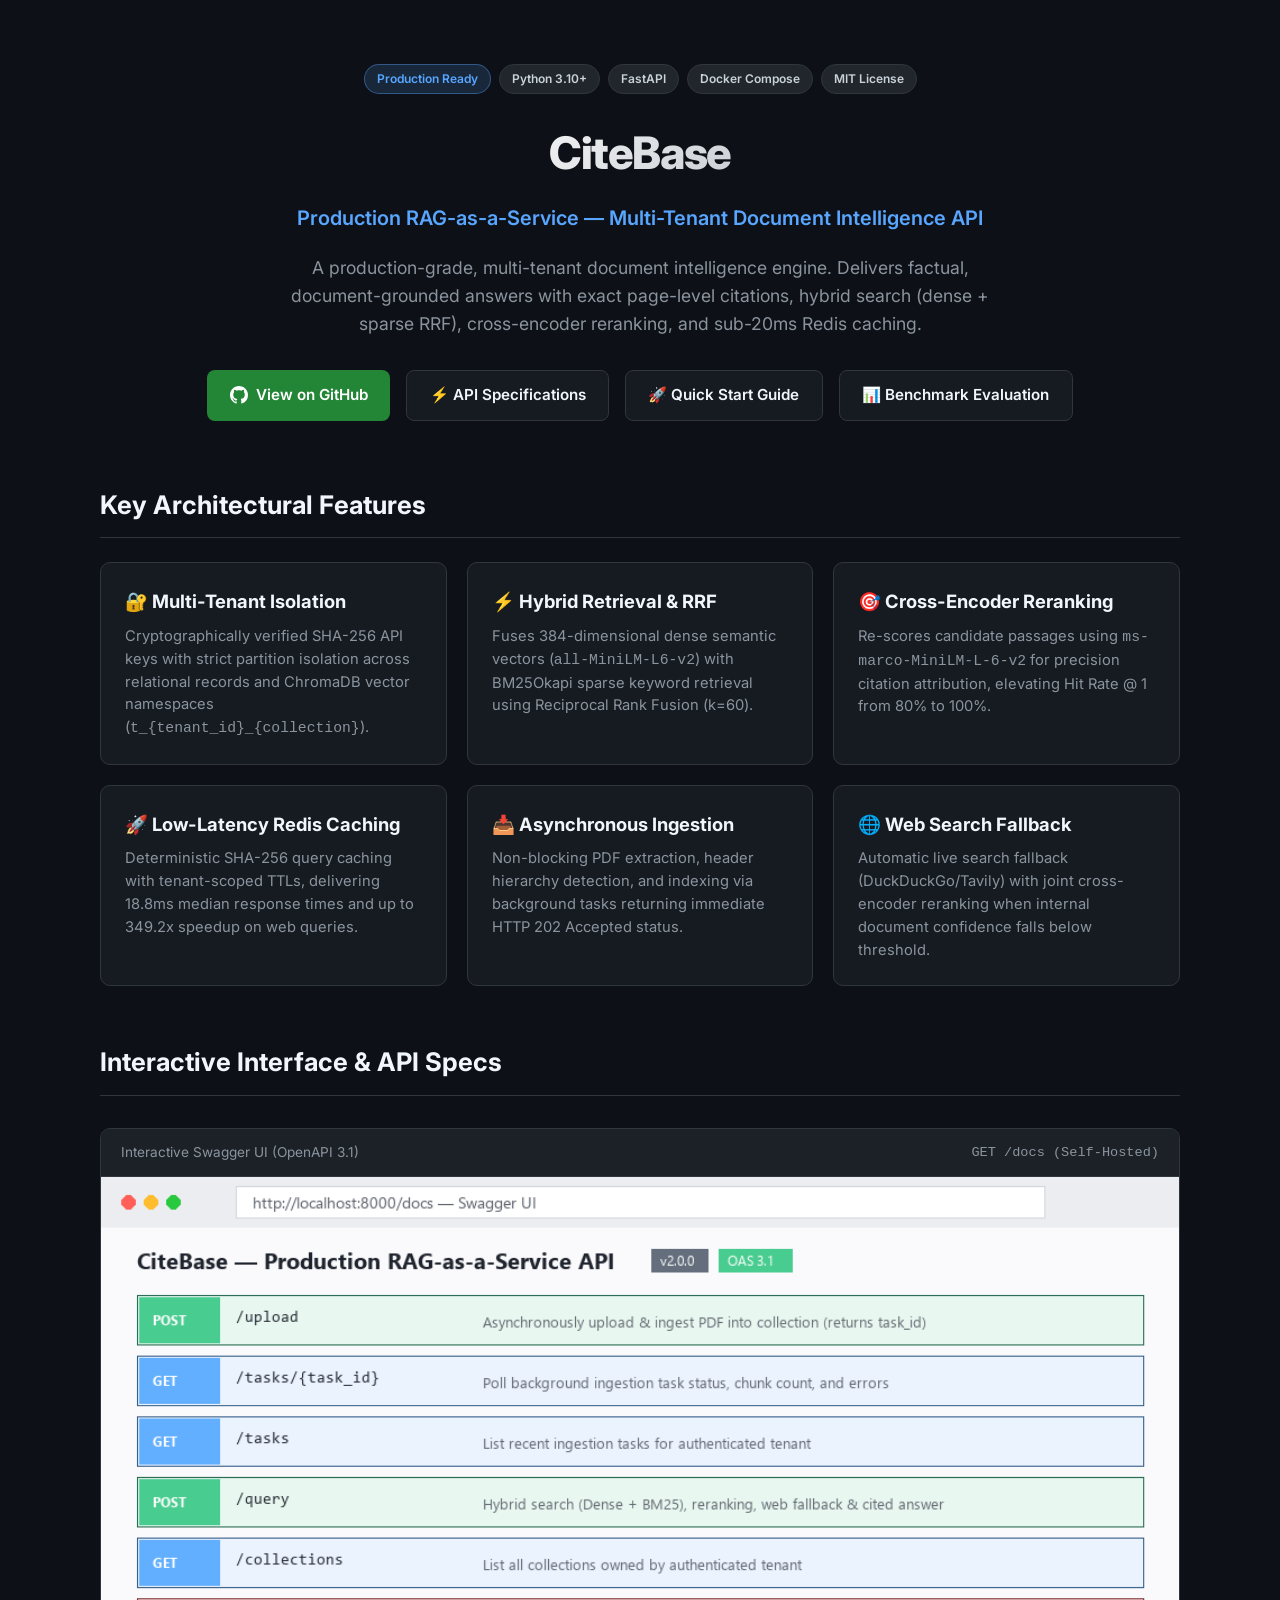
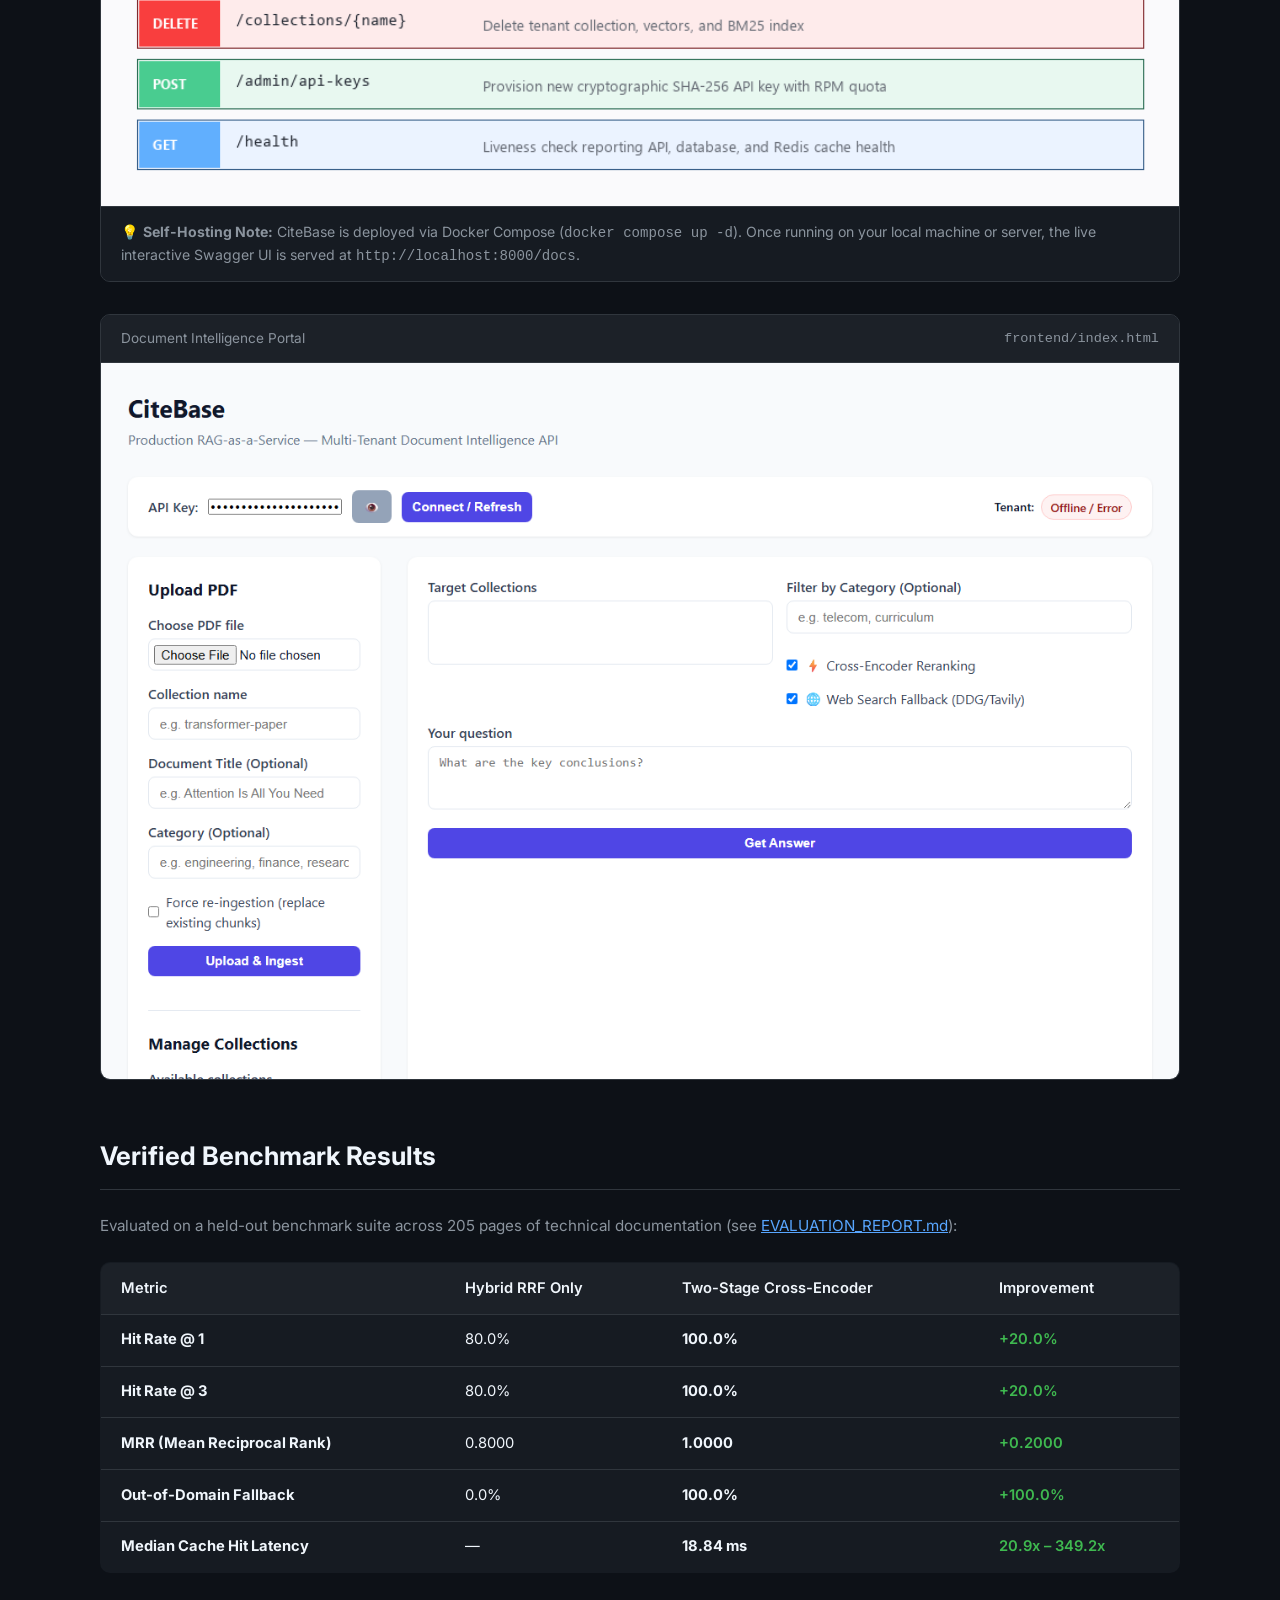
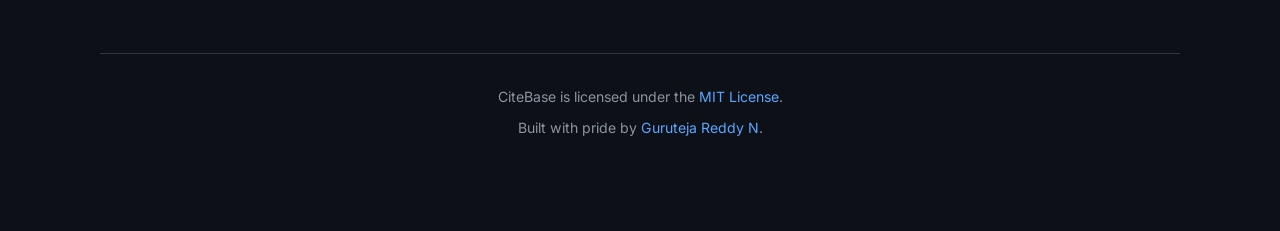
==== commit 5b8f1568: "docs: make top badges interactive links with smooth scrolling and hover states" ====
--- a/docs/index.html
+++ b/docs/index.html
@@ -21,6 +21,10 @@
       --code-bg: #090d13;
     }
 
+    html {
+      scroll-behavior: smooth;
+    }
+
     * {
       box-sizing: border-box;
       margin: 0;
@@ -58,17 +62,33 @@
       display: inline-block;
       font-size: 0.75rem;
       font-weight: 600;
-      padding: 0.25rem 0.65rem;
+      padding: 0.28rem 0.75rem;
       border-radius: 9999px;
       background: #21262d;
       color: #c9d1d9;
       border: 1px solid var(--card-border);
+      text-decoration: none;
+      cursor: pointer;
+      transition: all 0.2s ease;
+    }
+
+    .badge:hover {
+      background: #30363d;
+      color: #ffffff;
+      border-color: #8b949e;
+      transform: translateY(-1px);
     }
 
     .badge.highlight {
       background: rgba(88, 166, 255, 0.15);
       color: var(--accent);
       border-color: rgba(88, 166, 255, 0.4);
+    }
+
+    .badge.highlight:hover {
+      background: rgba(88, 166, 255, 0.25);
+      color: #ffffff;
+      border-color: var(--accent);
     }
 
     h1 {
@@ -256,11 +276,11 @@
   <div class="container">
     <header>
       <div class="badge-bar">
-        <span class="badge highlight">Production Ready</span>
-        <span class="badge">Python 3.10+</span>
-        <span class="badge">FastAPI</span>
-        <span class="badge">Docker Compose</span>
-        <span class="badge">MIT License</span>
+        <a href="#benchmarks" class="badge highlight" title="View verified benchmark results">Production Ready</a>
+        <a href="https://www.python.org/" target="_blank" rel="noopener" class="badge" title="Python 3.10+">Python 3.10+</a>
+        <a href="https://fastapi.tiangolo.com/" target="_blank" rel="noopener" class="badge" title="FastAPI Framework">FastAPI</a>
+        <a href="https://github.com/GurutejaReddy-04/citebase/blob/main/docker-compose.yml" target="_blank" rel="noopener" class="badge" title="View docker-compose.yml">Docker Compose</a>
+        <a href="https://github.com/GurutejaReddy-04/citebase/blob/main/LICENSE" target="_blank" rel="noopener" class="badge" title="View MIT License">MIT License</a>
       </div>
       <h1>CiteBase</h1>
       <div class="subtitle">Production RAG-as-a-Service — Multi-Tenant Document Intelligence API</div>
@@ -338,7 +358,7 @@
       </div>
     </section>
 
-    <section>
+    <section id="benchmarks">
       <h2 class="section-title">Verified Benchmark Results</h2>
       <p style="color: var(--text-muted); font-size: 0.95rem;">
         Evaluated on a held-out benchmark suite across 205 pages of technical documentation (see <a href="https://github.com/GurutejaReddy-04/citebase/blob/main/EVALUATION_REPORT.md" style="color: var(--accent);">EVALUATION_REPORT.md</a>):
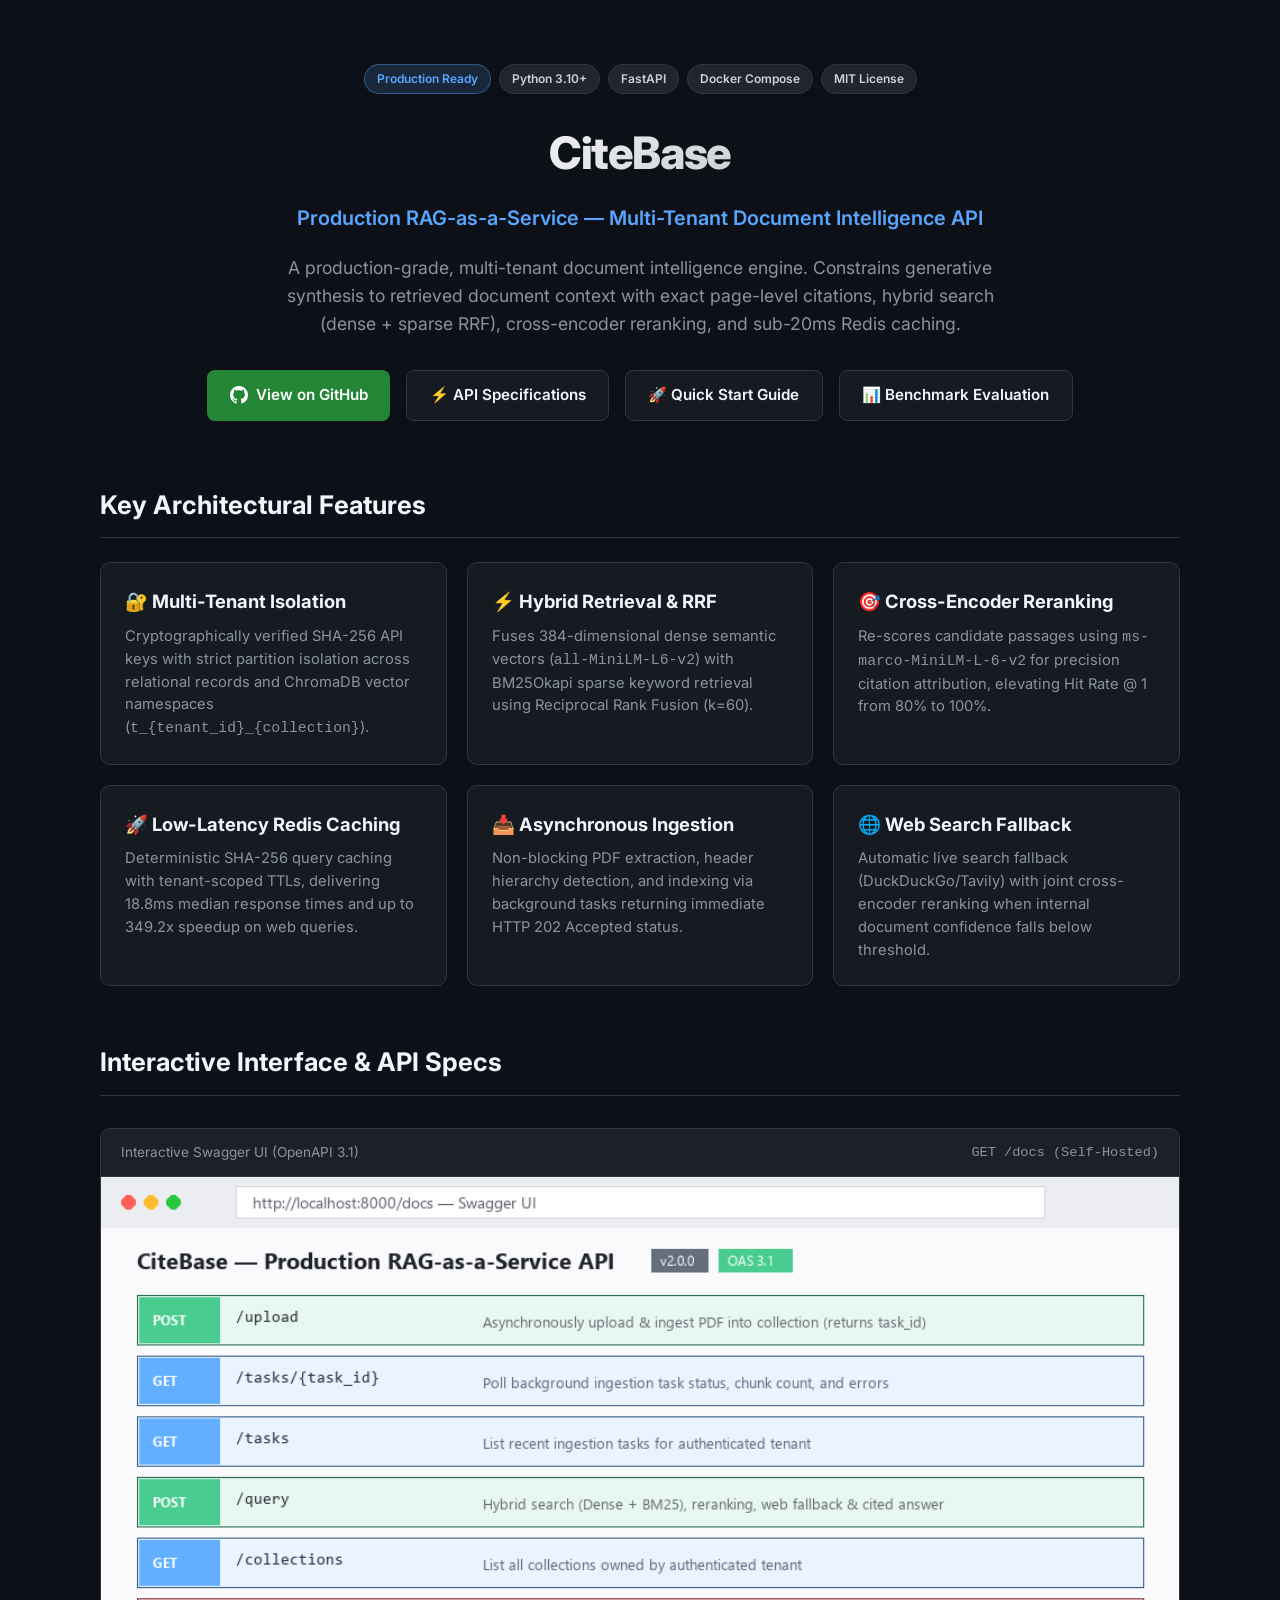
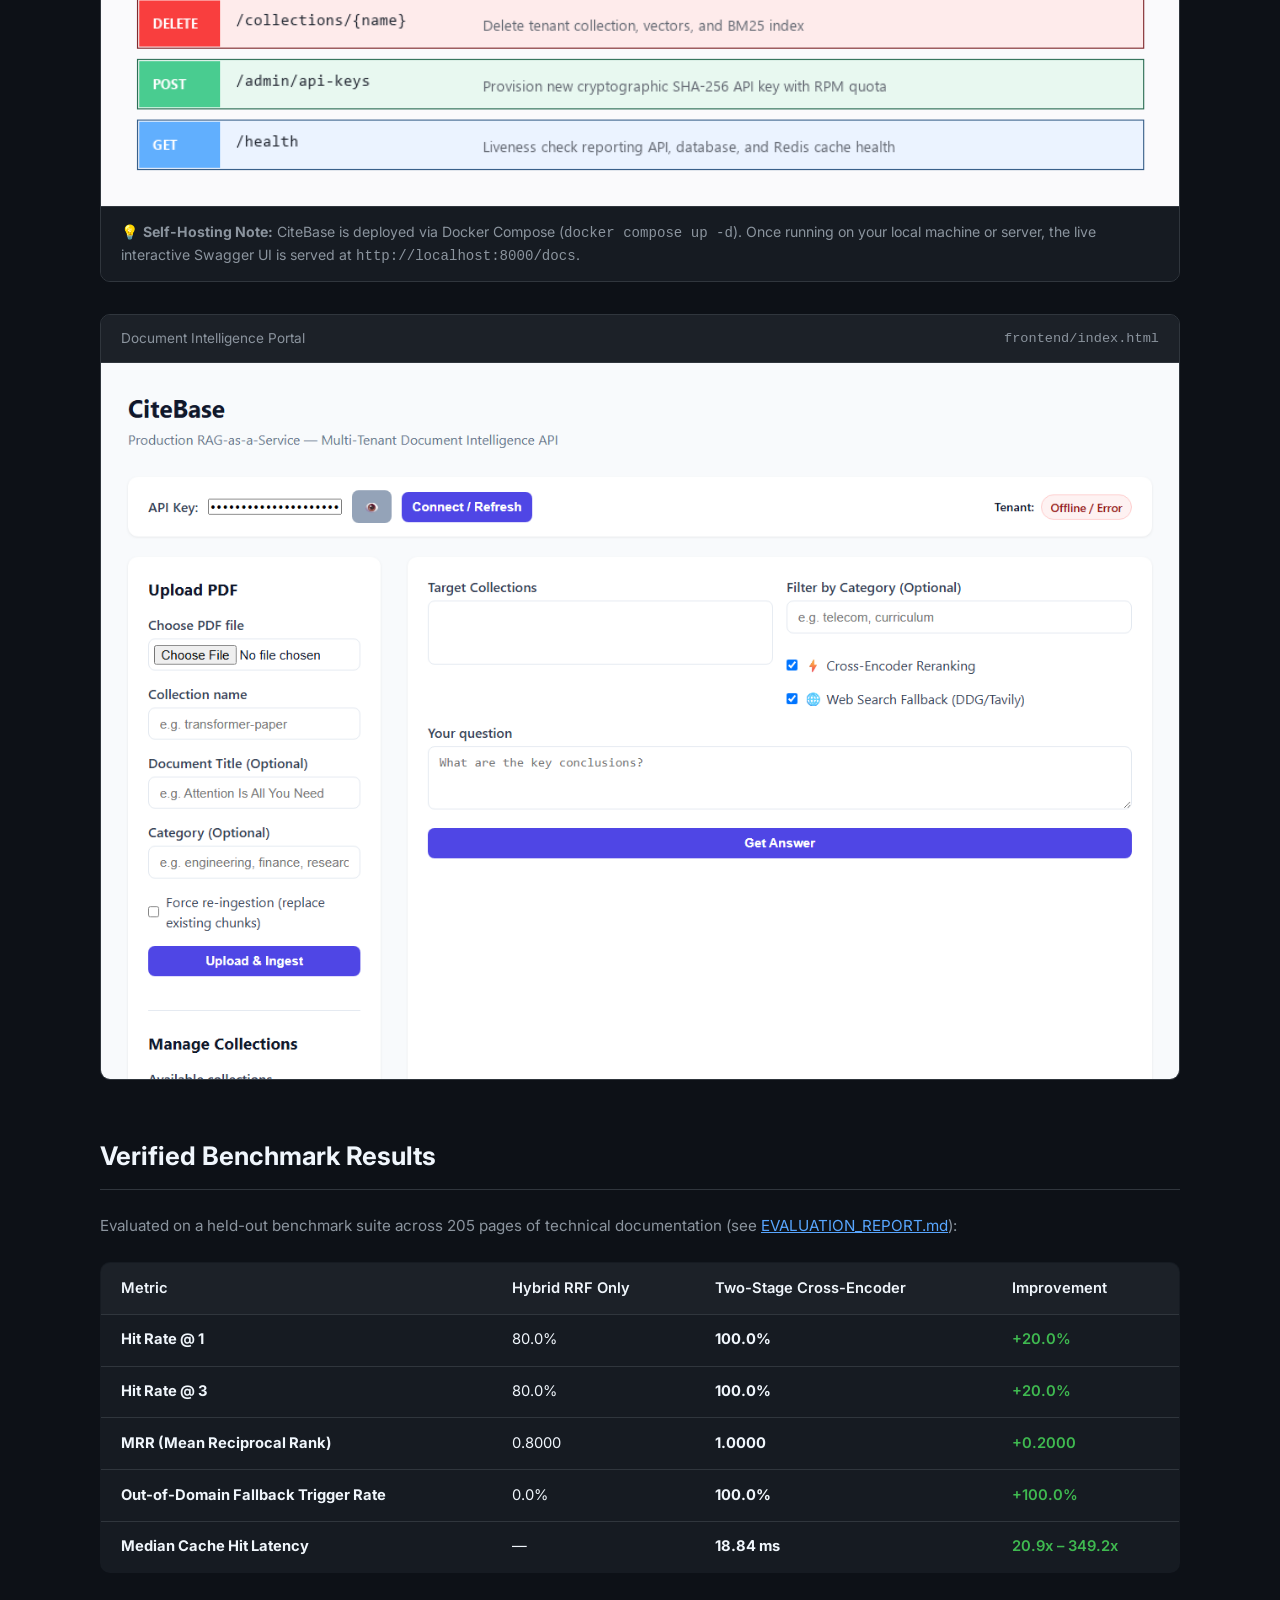
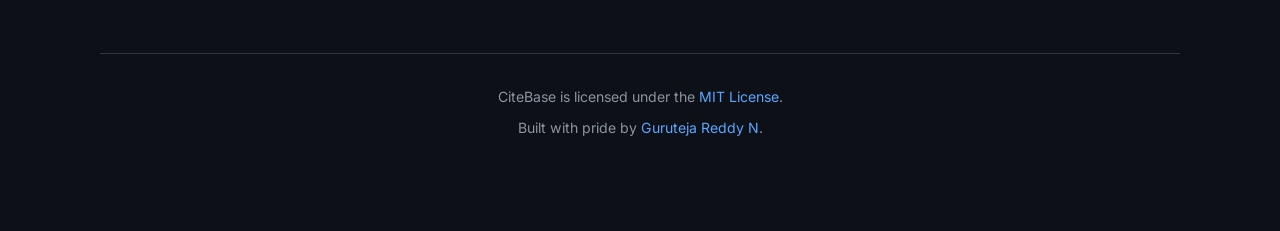
==== commit f676b08e: "fix(security,benchmarks): resolve credential leakage, harden auth, and calibrate benchmarks - Purge " ====
--- a/docs/index.html
+++ b/docs/index.html
@@ -285,7 +285,7 @@
       <h1>CiteBase</h1>
       <div class="subtitle">Production RAG-as-a-Service — Multi-Tenant Document Intelligence API</div>
       <p class="lead">
-        A production-grade, multi-tenant document intelligence engine. Delivers factual, document-grounded answers with exact page-level citations, hybrid search (dense + sparse RRF), cross-encoder reranking, and sub-20ms Redis caching.
+        A production-grade, multi-tenant document intelligence engine. Constrains generative synthesis to retrieved document context with exact page-level citations, hybrid search (dense + sparse RRF), cross-encoder reranking, and sub-20ms Redis caching.
       </p>
       <div class="cta-group">
         <a href="https://github.com/GurutejaReddy-04/citebase" class="btn btn-primary" target="_blank" rel="noopener">
@@ -392,7 +392,7 @@
             <td>+0.2000</td>
           </tr>
           <tr>
-            <td><strong>Out-of-Domain Fallback</strong></td>
+            <td><strong>Out-of-Domain Fallback Trigger Rate</strong></td>
             <td>0.0%</td>
             <td><strong>100.0%</strong></td>
             <td>+100.0%</td>
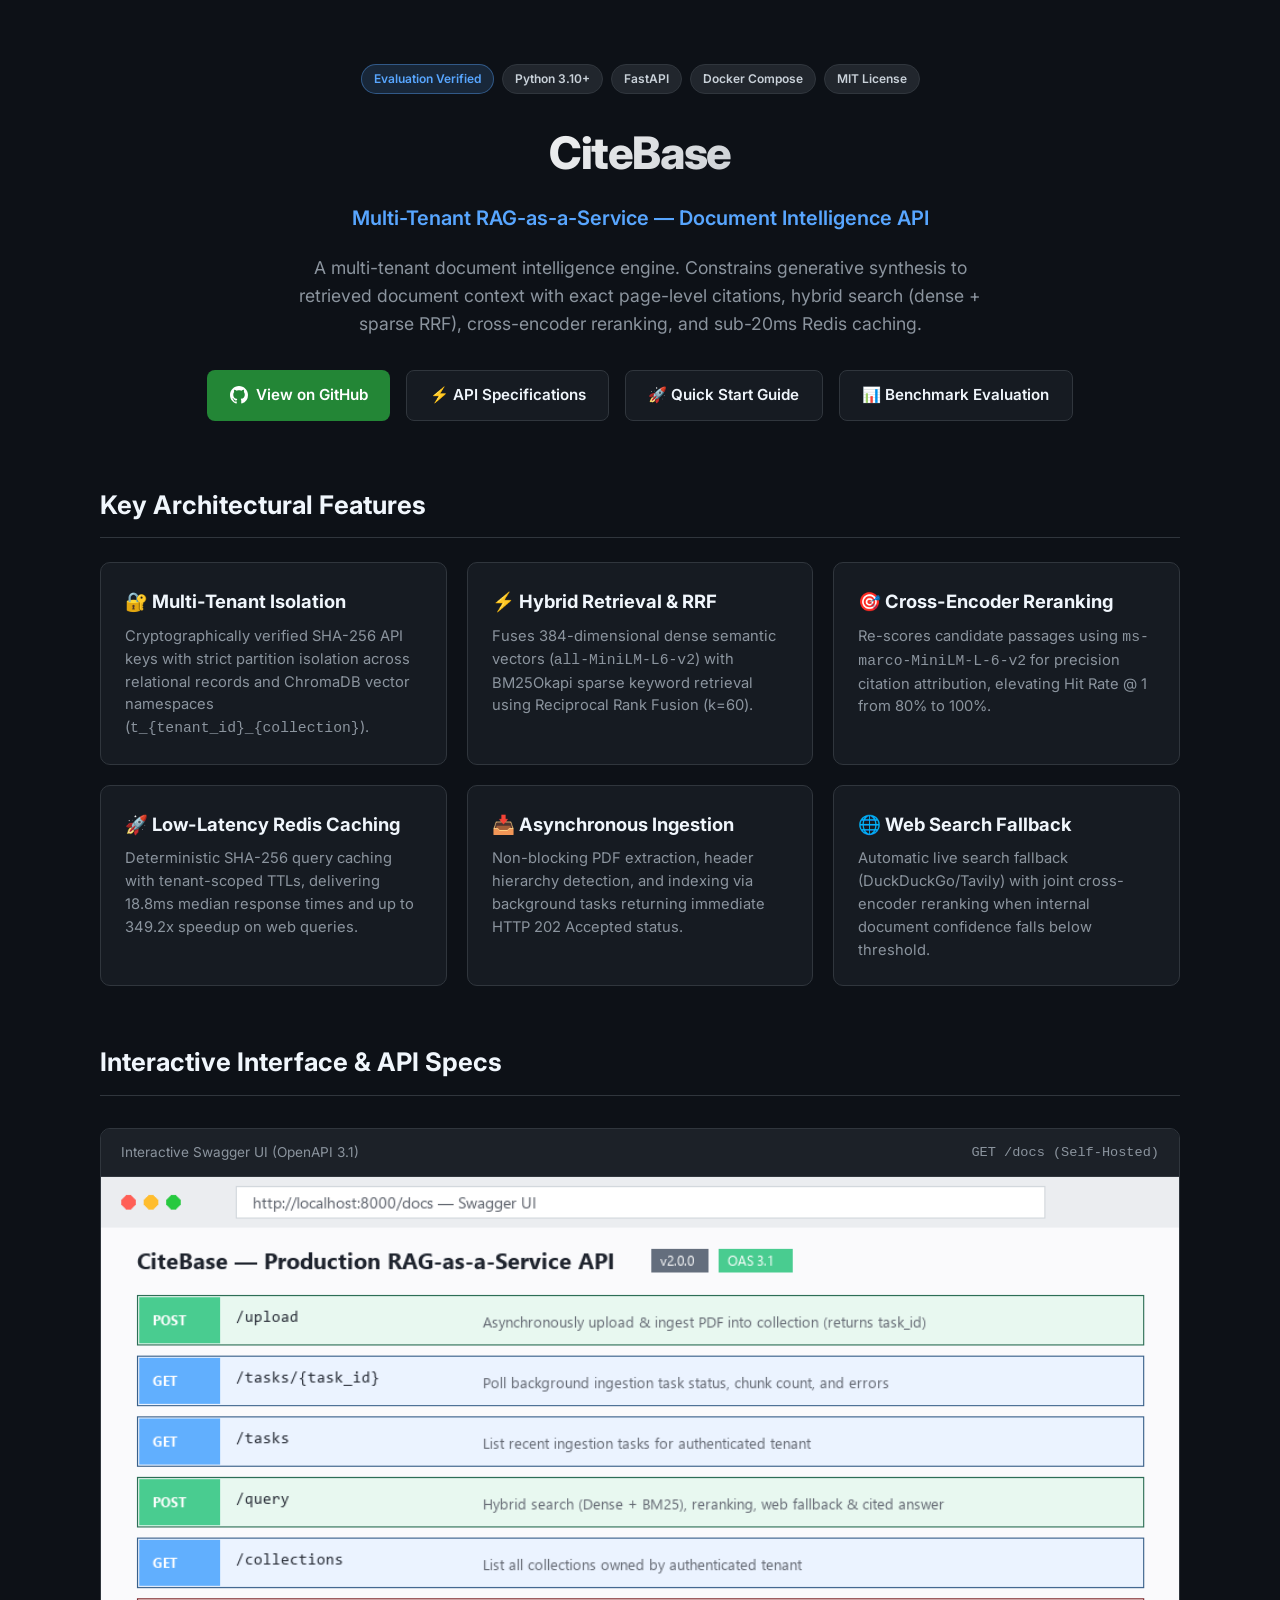
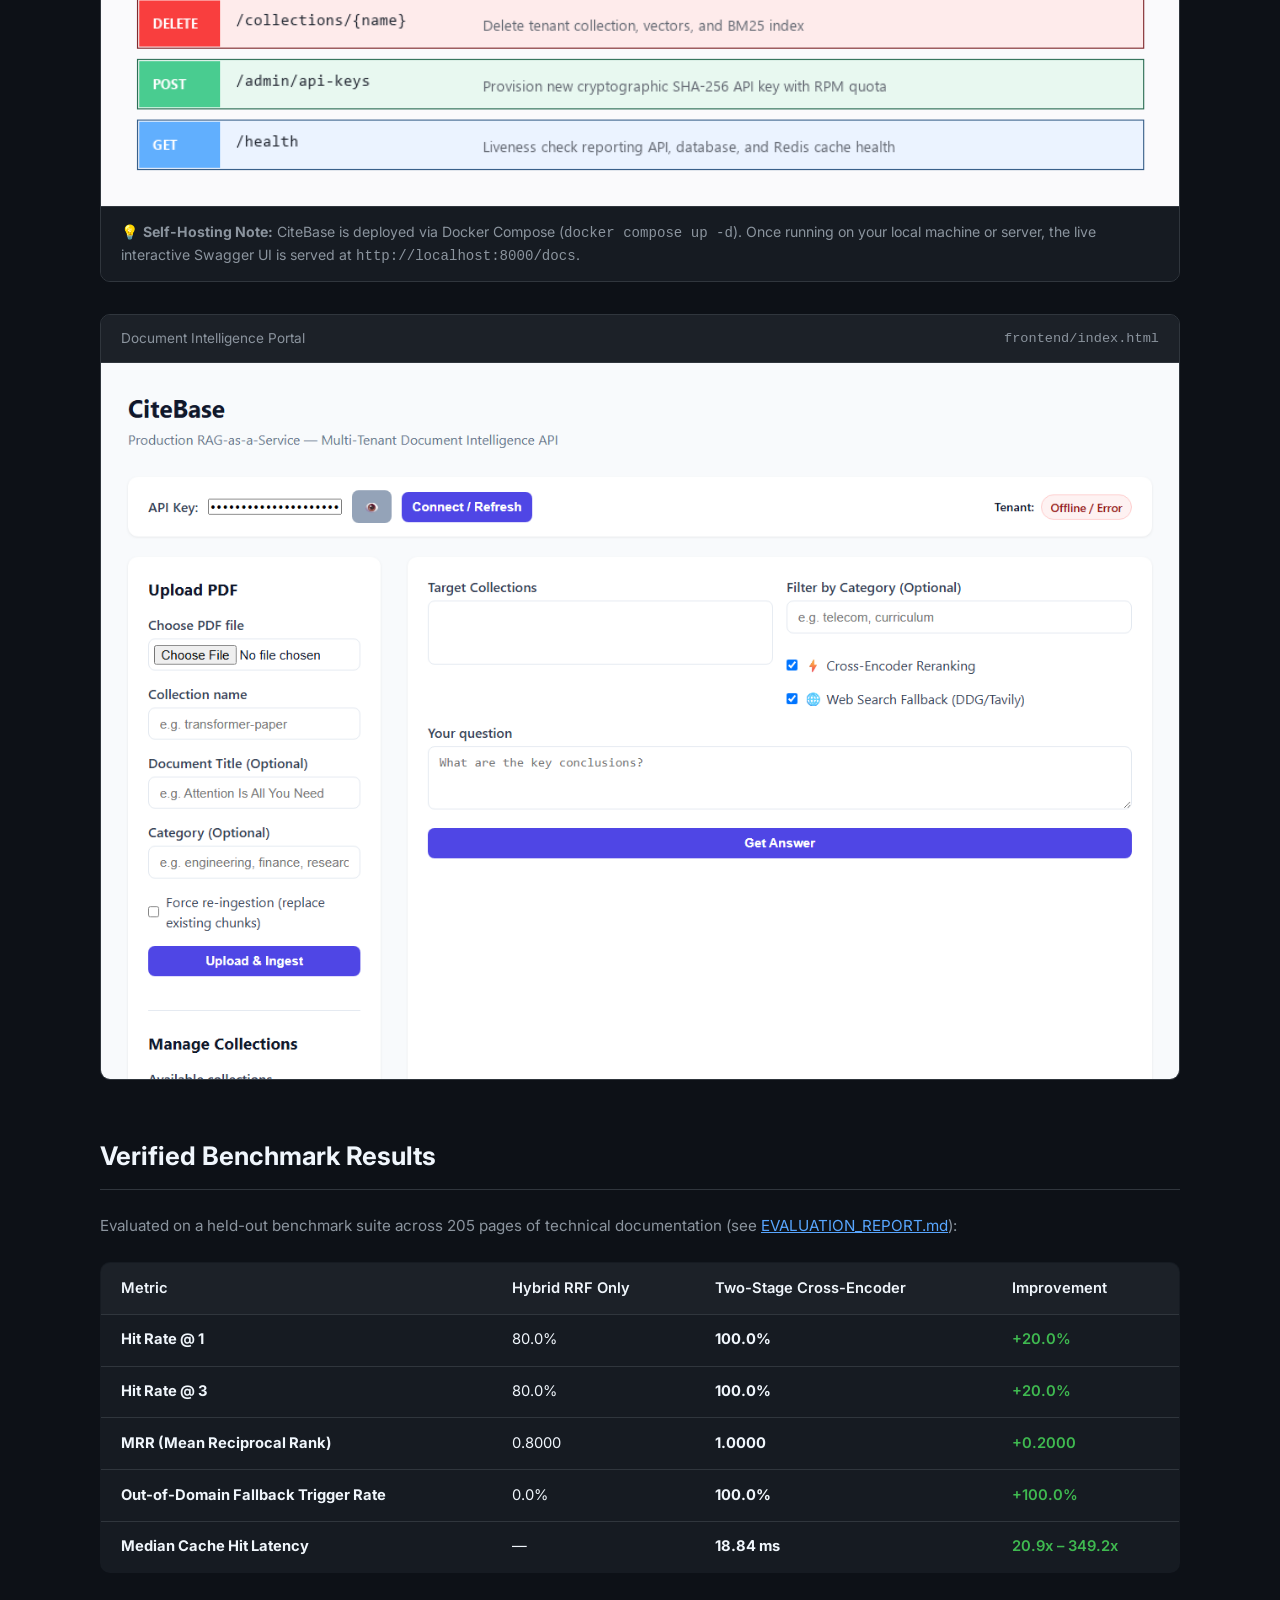
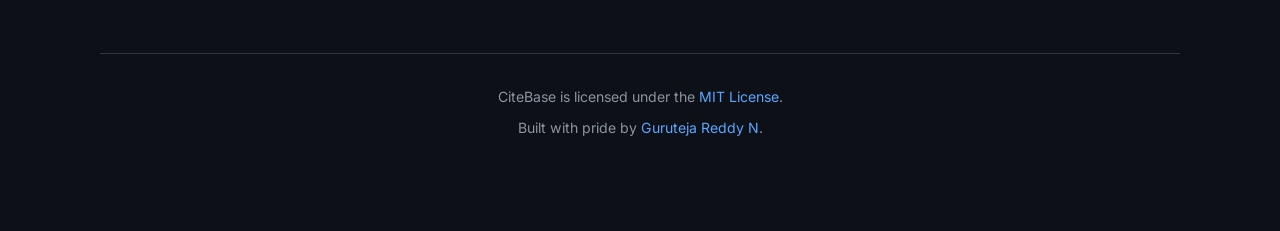
==== commit 96b60f01: "docs: calibrate portfolio positioning and remove literal credential references - Replace literal his" ====
--- a/docs/index.html
+++ b/docs/index.html
@@ -3,7 +3,7 @@
 <head>
   <meta charset="UTF-8">
   <meta name="viewport" content="width=device-width, initial-scale=1.0">
-  <title>CiteBase — Production RAG-as-a-Service</title>
+  <title>CiteBase — Multi-Tenant RAG-as-a-Service</title>
   <meta name="description" content="CiteBase: Multi-Tenant Document Intelligence API with Hybrid Search, Cross-Encoder Reranking, Redis Caching, and Async Ingestion.">
   <link rel="preconnect" href="https://fonts.googleapis.com">
   <link rel="preconnect" href="https://fonts.gstatic.com" crossorigin>
@@ -276,16 +276,16 @@
   <div class="container">
     <header>
       <div class="badge-bar">
-        <a href="#benchmarks" class="badge highlight" title="View verified benchmark results">Production Ready</a>
+        <a href="#benchmarks" class="badge highlight" title="View verified benchmark results">Evaluation Verified</a>
         <a href="https://www.python.org/" target="_blank" rel="noopener" class="badge" title="Python 3.10+">Python 3.10+</a>
         <a href="https://fastapi.tiangolo.com/" target="_blank" rel="noopener" class="badge" title="FastAPI Framework">FastAPI</a>
         <a href="https://github.com/GurutejaReddy-04/citebase/blob/main/docker-compose.yml" target="_blank" rel="noopener" class="badge" title="View docker-compose.yml">Docker Compose</a>
         <a href="https://github.com/GurutejaReddy-04/citebase/blob/main/LICENSE" target="_blank" rel="noopener" class="badge" title="View MIT License">MIT License</a>
       </div>
       <h1>CiteBase</h1>
-      <div class="subtitle">Production RAG-as-a-Service — Multi-Tenant Document Intelligence API</div>
+      <div class="subtitle">Multi-Tenant RAG-as-a-Service — Document Intelligence API</div>
       <p class="lead">
-        A production-grade, multi-tenant document intelligence engine. Constrains generative synthesis to retrieved document context with exact page-level citations, hybrid search (dense + sparse RRF), cross-encoder reranking, and sub-20ms Redis caching.
+        A multi-tenant document intelligence engine. Constrains generative synthesis to retrieved document context with exact page-level citations, hybrid search (dense + sparse RRF), cross-encoder reranking, and sub-20ms Redis caching.
       </p>
       <div class="cta-group">
         <a href="https://github.com/GurutejaReddy-04/citebase" class="btn btn-primary" target="_blank" rel="noopener">
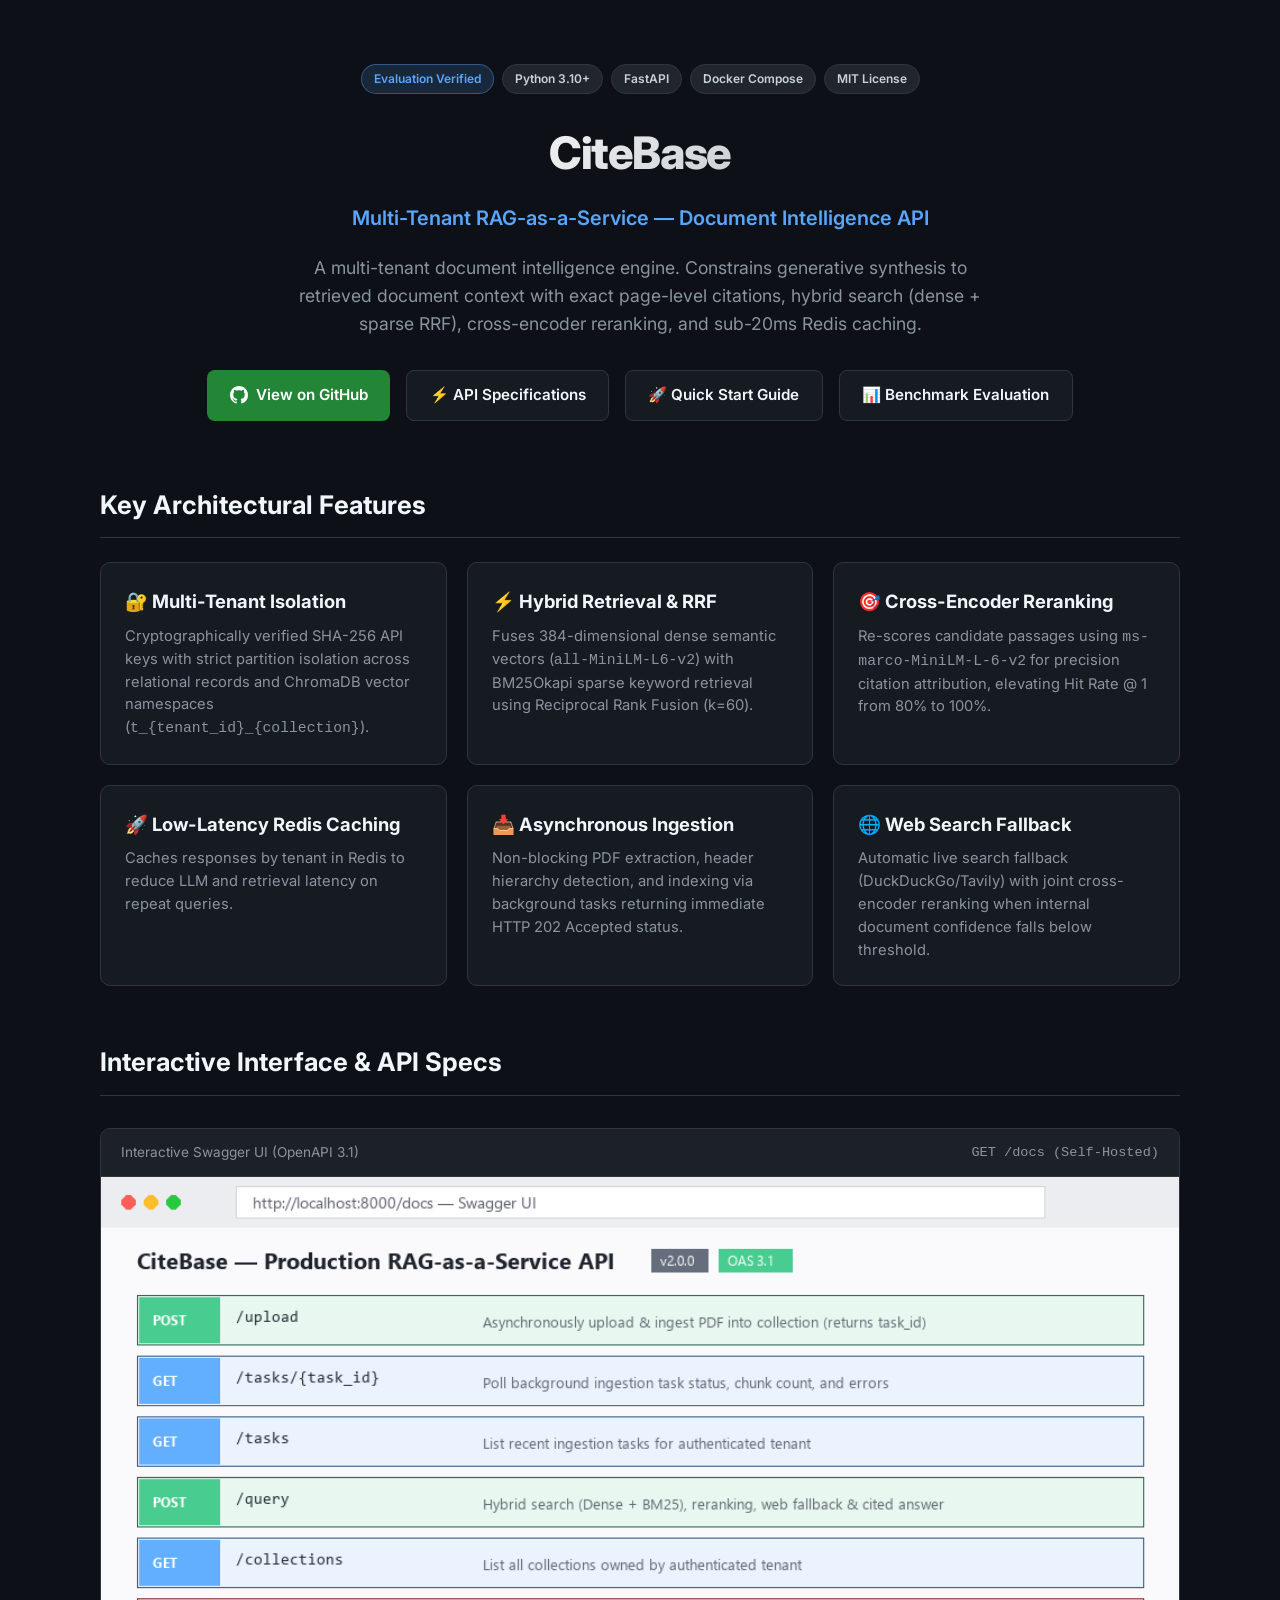
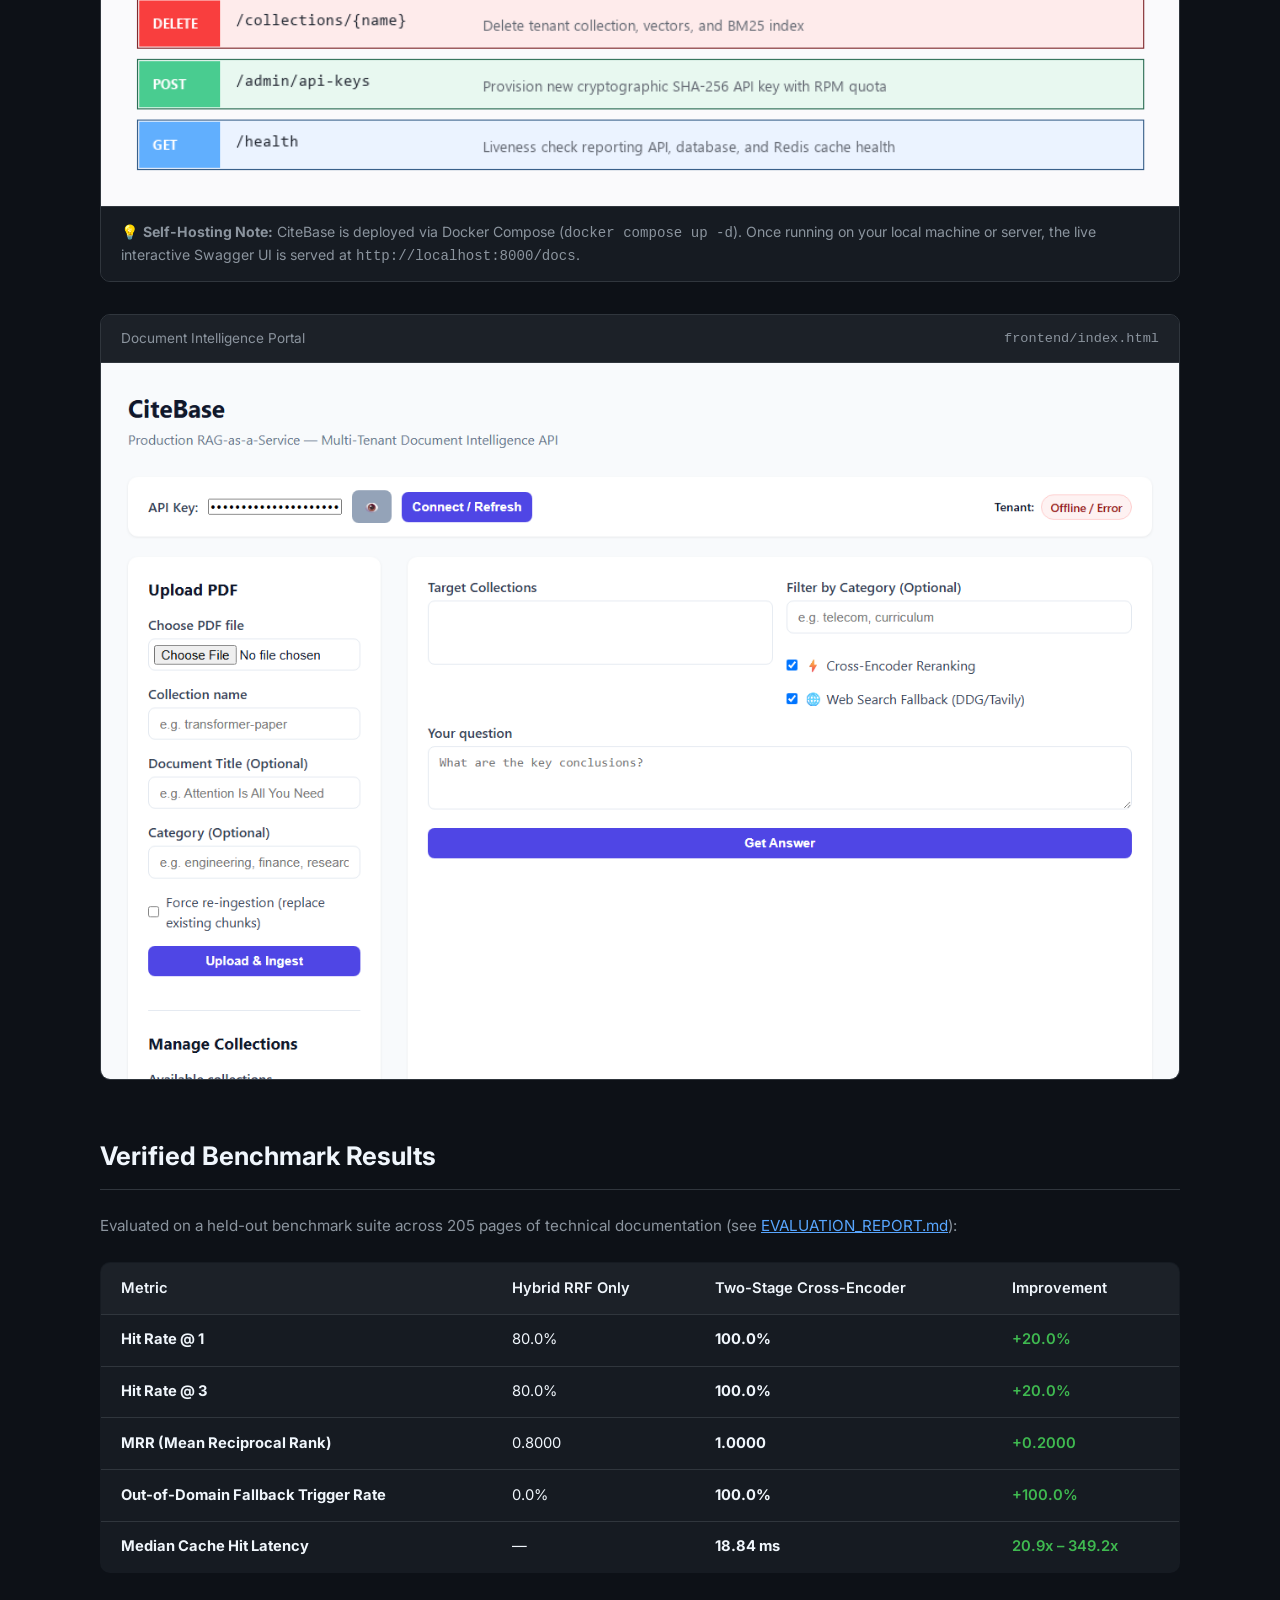
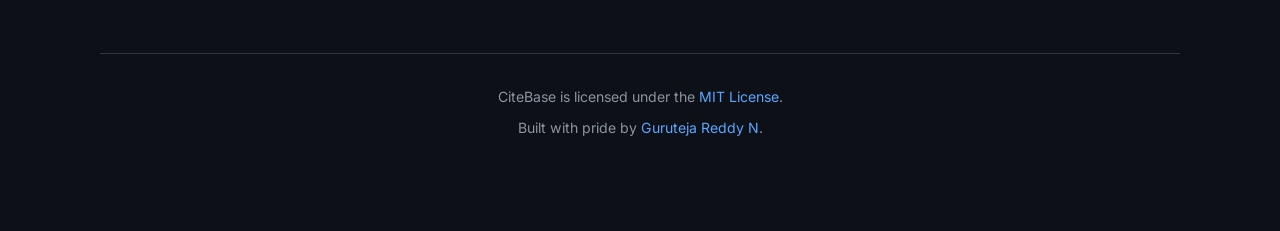
==== commit ffe58377: "docs(polish): streamline README, calibrate evaluation report, and clean docstrings" ====
--- a/docs/index.html
+++ b/docs/index.html
@@ -323,7 +323,7 @@
         </div>
         <div class="card">
           <h3>🚀 Low-Latency Redis Caching</h3>
-          <p>Deterministic SHA-256 query caching with tenant-scoped TTLs, delivering 18.8ms median response times and up to 349.2x speedup on web queries.</p>
+          <p>Caches responses by tenant in Redis to reduce LLM and retrieval latency on repeat queries.</p>
         </div>
         <div class="card">
           <h3>📥 Asynchronous Ingestion</h3>
